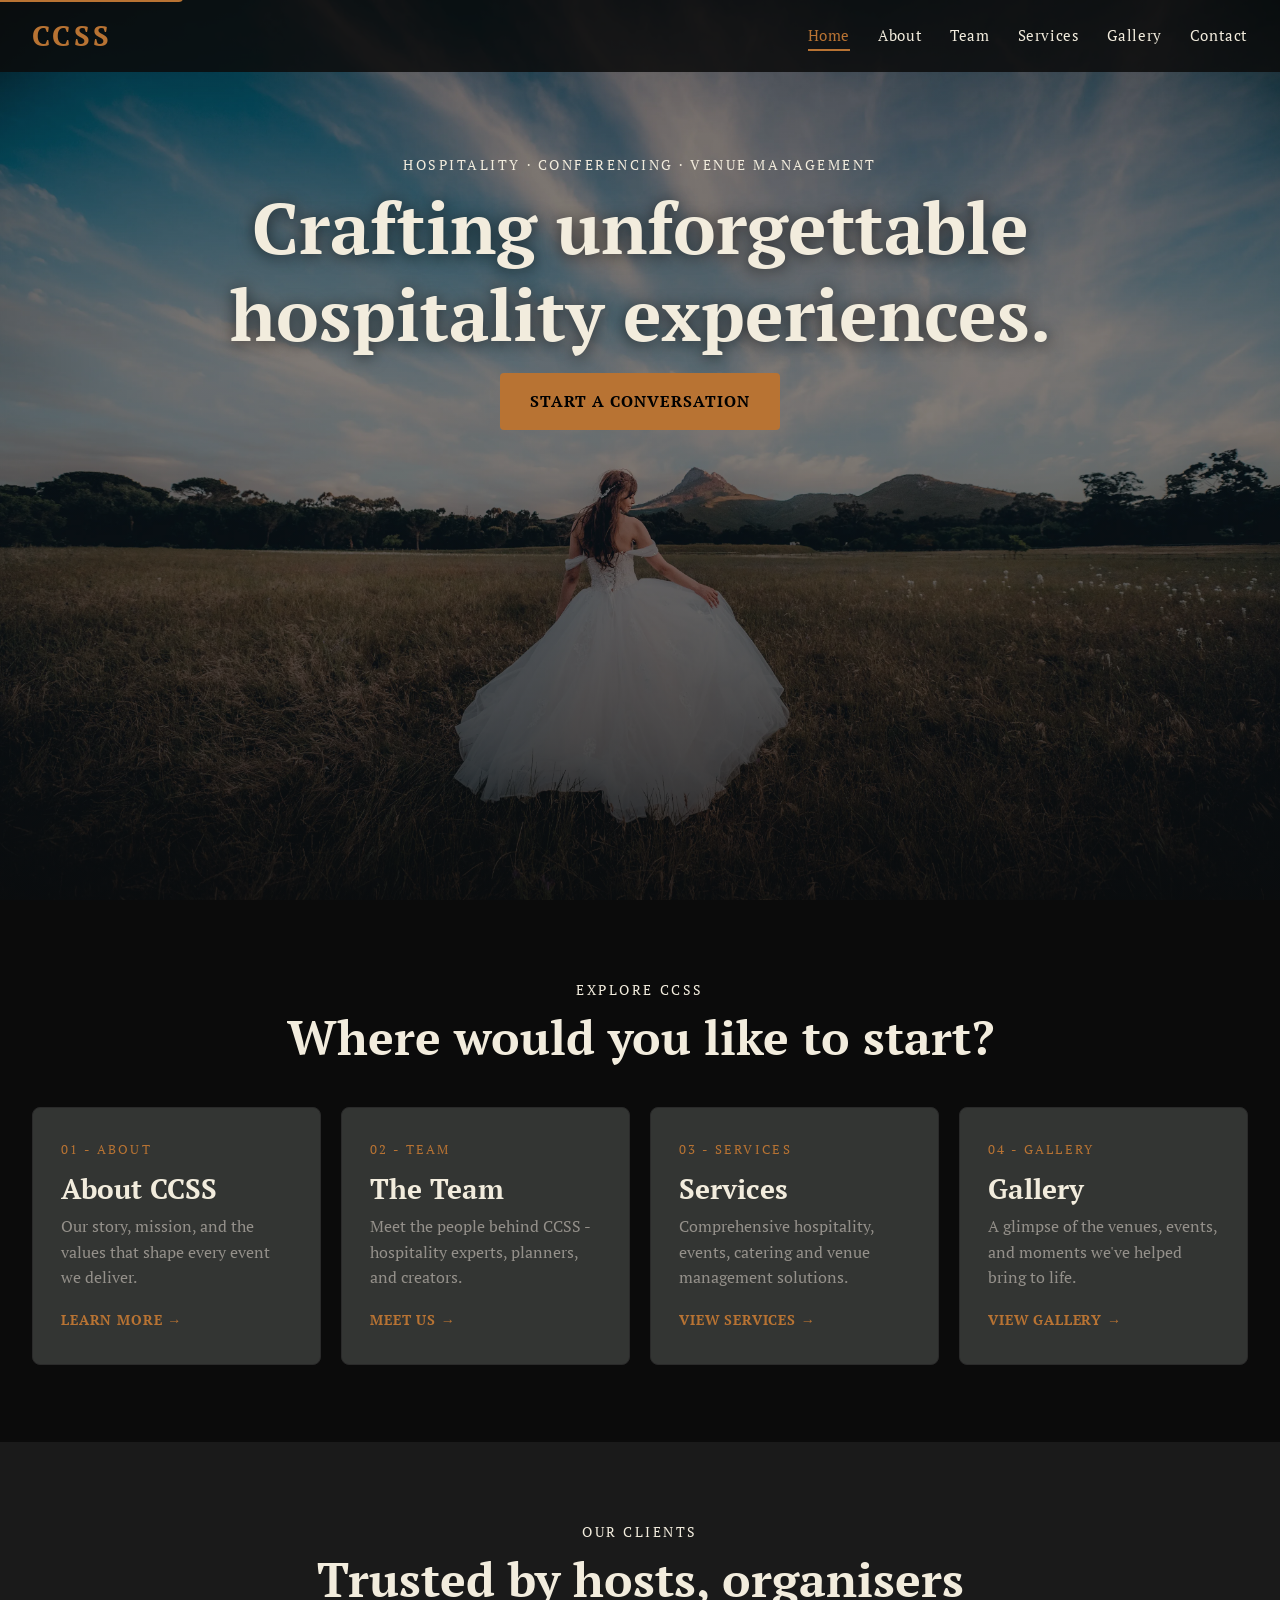
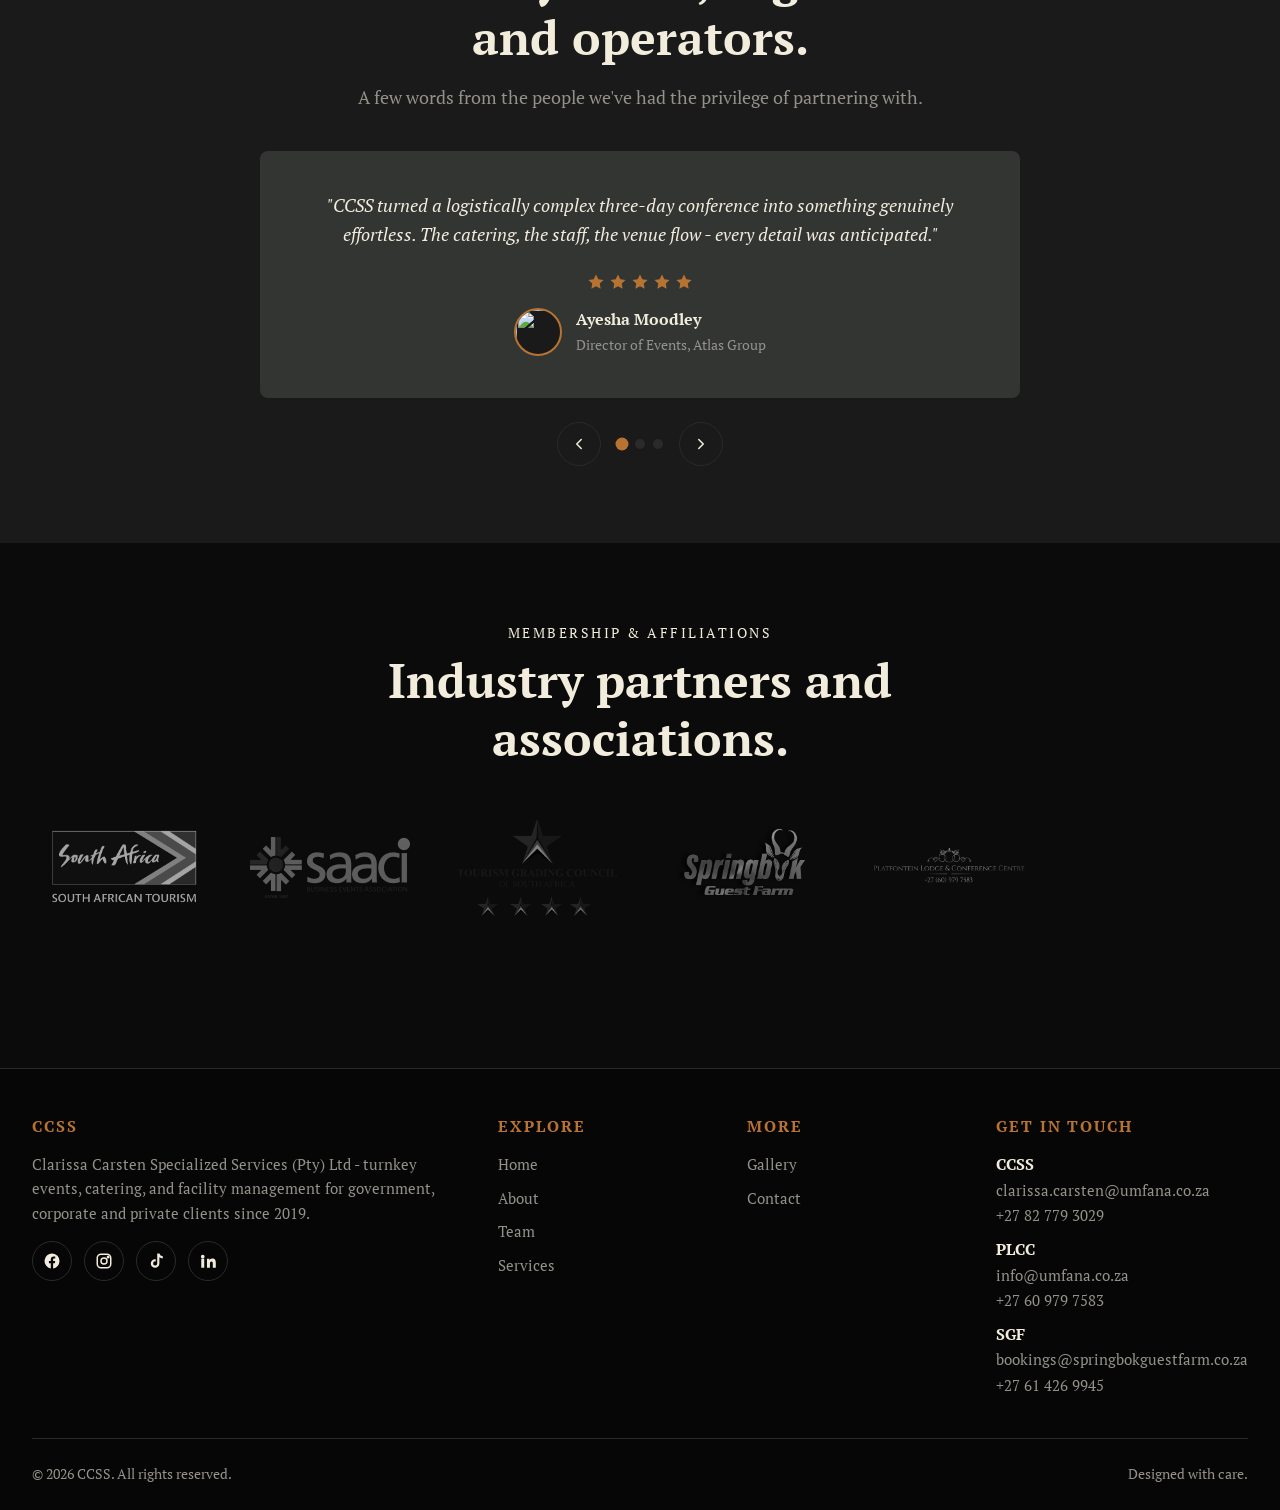
==== index.html @ 41f54f3a "Replace header logo with CCSS text, restyle eyebrow, trim footer locations" ====
﻿<!DOCTYPE html>
<html lang="en">
<head>
  <meta charset="UTF-8">
  <meta name="viewport" content="width=device-width, initial-scale=1">
  <meta name="theme-color" content="#0B0B0B">

  <title>CCSS - Hospitality, Conferencing & Venue Management</title>
  <meta name="description" content="CCSS delivers world-class hospitality management, conferencing, events, catering and venue operations. Discover our services and trusted partnerships.">
  <meta name="keywords" content="CCSS, hospitality management, conferencing, events, catering, venue operations, business tourism">

  <!-- Canonical -->
  <link rel="canonical" href="https://www.ccss.co.za/">

  <!-- Open Graph -->
  <meta property="og:type" content="website">
  <meta property="og:title" content="CCSS - Hospitality, Conferencing & Venue Management">
  <meta property="og:description" content="World-class hospitality management, conferencing, events, catering and venue operations.">
  <meta property="og:url" content="https://www.ccss.co.za/">
  <meta property="og:image" content="https://www.ccss.co.za/images/og-image.jpg">

  <!-- Twitter Card -->
  <meta name="twitter:card" content="summary_large_image">
  <meta name="twitter:title" content="CCSS - Hospitality, Conferencing & Venue Management">
  <meta name="twitter:description" content="World-class hospitality management, conferencing, events, catering and venue operations.">
  <meta name="twitter:image" content="https://www.ccss.co.za/images/og-image.jpg">

  <!-- Fonts -->
  <link rel="preconnect" href="https://fonts.googleapis.com">
  <link rel="preconnect" href="https://fonts.gstatic.com" crossorigin>
  <link rel="stylesheet" href="https://fonts.googleapis.com/css2?family=PT+Serif:wght@400;700&display=swap">

  <!-- Preload home hero image for faster LCP -->
  <link rel="preload" as="image" href="images/hero/home-hero-wedding-bride-dress-outdoor.webp">

  <!-- Styles -->
  <link rel="stylesheet" href="css/styles.css">

  <!-- JSON-LD: LocalBusiness schema (home page only) -->
  <script type="application/ld+json">
  {
    "@context": "https://schema.org",
    "@type": "LocalBusiness",
    "name": "Clarissa Carsten Specialized Services",
    "alternateName": "CCSS",
    "description": "Turnkey events management, catering and facility operations for government, corporate and private clients. Established 2019.",
    "url": "https://www.ccss.co.za/",
    "telephone": "+27 82 779 3029",
    "email": "clarissa.carsten@umfana.co.za",
    "foundingDate": "2019",
    "founder": {
      "@type": "Person",
      "name": "Clarissa Carsten"
    },
    "address": {
      "@type": "PostalAddress",
      "streetAddress": "Springbok Guest Farm, R355 Airport Road",
      "addressRegion": "Northern Cape",
      "addressCountry": "ZA"
    },
    "geo": {
      "@type": "GeoCoordinates",
      "latitude": "-29.708972",
      "longitude": "17.962917"
    },
    "openingHours": "Mo-Fr 08:00-17:00",
    "image": "https://www.ccss.co.za/images/og-image.jpg",
    "sameAs": [
      "https://www.facebook.com/groups/www.namakwaguestfarm.co.za",
      "https://www.instagram.com/clarissacarsten/",
      "https://www.tiktok.com/@clarissacarsten",
      "https://www.linkedin.com/in/clarissa-carsten-a8799a21/"
    ]
  }
  </script>

  <!-- Google Analytics 4 - replace G-XXXXXXXXXX with your real measurement ID -->
  <script async src="https://www.googletagmanager.com/gtag/js?id=G-XXXXXXXXXX"></script>
  <script>
    window.dataLayer = window.dataLayer || [];
    function gtag(){dataLayer.push(arguments);}
    gtag('js', new Date());
    gtag('config', 'G-XXXXXXXXXX');
  </script>

  <!-- Site scripts (deferred so DOM is ready when they run) -->
  <script defer src="js/main.js"></script>
  <script defer src="js/carousel.js"></script>
</head>
<body>

  <a class="skip-link" href="#main">Skip to main content</a>

  <!-- ====================== NAVBAR ====================== -->
  <header class="navbar" role="banner">
    <div class="container navbar__inner">
      <a href="index.html" class="navbar__brand" aria-label="CCSS home">
        <span class="navbar__brand-text">CCSS</span>
      </a>

      <nav aria-label="Primary">
        <ul class="navbar__links">
          <li><a href="index.html"    data-nav-link>Home</a></li>
          <li><a href="about.html"    data-nav-link>About</a></li>
          <li><a href="team.html"     data-nav-link>Team</a></li>
          <li><a href="services.html" data-nav-link>Services</a></li>
          <li><a href="gallery.html"  data-nav-link>Gallery</a></li>
          <li><a href="contact.html"  data-nav-link>Contact</a></li>
        </ul>
      </nav>

      <button class="navbar__toggle" type="button"
              aria-label="Open menu" aria-expanded="false"
              aria-controls="mobile-nav">
        <span></span><span></span><span></span>
      </button>
    </div>

    <!-- Mobile dropdown panel -->
    <div class="navbar__panel" id="mobile-nav">
      <ul>
        <li><a href="index.html"    data-nav-link>Home</a></li>
        <li><a href="about.html"    data-nav-link>About</a></li>
        <li><a href="team.html"     data-nav-link>Team</a></li>
        <li><a href="services.html" data-nav-link>Services</a></li>
        <li><a href="gallery.html"  data-nav-link>Gallery</a></li>
        <li><a href="contact.html"  data-nav-link>Contact</a></li>
      </ul>
    </div>
  </header>

  <main id="main">

    <!-- ====================== HERO ====================== -->
    <section class="hero" style="background-image: url('images/hero/home-hero-wedding-bride-dress-outdoor.webp');">
      <div class="hero__content">
        <p class="eyebrow">Hospitality · Conferencing · Venue Management</p>
        <h1 class="hero__title">Crafting unforgettable hospitality experiences.</h1>
        <a href="contact.html" class="btn">Start a conversation</a>
      </div>
    </section>

    <!-- ====================== HOME NAV CARDS ====================== -->
    <section class="section">
      <div class="container">
        <div class="section__header fade-in">
          <p class="eyebrow">Explore CCSS</p>
          <h2>Where would you like to start?</h2>
        </div>

        <div class="home-nav-cards">
          <a class="nav-card fade-in" href="about.html">
            <span class="nav-card__label">01 - About</span>
            <h3>About CCSS</h3>
            <p>Our story, mission, and the values that shape every event we deliver.</p>
            <span class="nav-card__cta">Learn more →</span>
          </a>

          <a class="nav-card fade-in" href="team.html">
            <span class="nav-card__label">02 - Team</span>
            <h3>The Team</h3>
            <p>Meet the people behind CCSS - hospitality experts, planners, and creators.</p>
            <span class="nav-card__cta">Meet us →</span>
          </a>

          <a class="nav-card fade-in" href="services.html">
            <span class="nav-card__label">03 - Services</span>
            <h3>Services</h3>
            <p>Comprehensive hospitality, events, catering and venue management solutions.</p>
            <span class="nav-card__cta">View services →</span>
          </a>

          <a class="nav-card fade-in" href="gallery.html">
            <span class="nav-card__label">04 - Gallery</span>
            <h3>Gallery</h3>
            <p>A glimpse of the venues, events, and moments we've helped bring to life.</p>
            <span class="nav-card__cta">View gallery →</span>
          </a>
        </div>
      </div>
    </section>

    <!-- ====================== TESTIMONIAL CAROUSEL ====================== -->
    <section class="section section--alt">
      <div class="container">
        <div class="section__header fade-in">
          <p class="eyebrow">Our Clients</p>
          <h2>Trusted by hosts, organisers and operators.</h2>
          <p class="lede">A few words from the people we've had the privilege of partnering with.</p>
        </div>

        <div class="carousel fade-in" data-carousel tabindex="0" aria-roledescription="carousel" aria-label="Client testimonials">
          <div class="carousel__viewport">
            <div class="carousel__track">

              <!-- Slide 1 -->
              <article class="carousel__slide" aria-roledescription="slide" aria-label="Testimonial 1 of 3">
                <p class="carousel__quote">"CCSS turned a logistically complex three-day conference into something genuinely effortless. The catering, the staff, the venue flow - every detail was anticipated."</p>
                <div class="carousel__rating" aria-label="Rated 5 out of 5 stars">
                  <!-- 5 stars -->
                  <svg viewBox="0 0 24 24" fill="currentColor" aria-hidden="true"><path d="M12 2l3.09 6.26L22 9.27l-5 4.87 1.18 6.86L12 17.77l-6.18 3.23L7 14.14 2 9.27l6.91-1.01L12 2z"/></svg>
                  <svg viewBox="0 0 24 24" fill="currentColor" aria-hidden="true"><path d="M12 2l3.09 6.26L22 9.27l-5 4.87 1.18 6.86L12 17.77l-6.18 3.23L7 14.14 2 9.27l6.91-1.01L12 2z"/></svg>
                  <svg viewBox="0 0 24 24" fill="currentColor" aria-hidden="true"><path d="M12 2l3.09 6.26L22 9.27l-5 4.87 1.18 6.86L12 17.77l-6.18 3.23L7 14.14 2 9.27l6.91-1.01L12 2z"/></svg>
                  <svg viewBox="0 0 24 24" fill="currentColor" aria-hidden="true"><path d="M12 2l3.09 6.26L22 9.27l-5 4.87 1.18 6.86L12 17.77l-6.18 3.23L7 14.14 2 9.27l6.91-1.01L12 2z"/></svg>
                  <svg viewBox="0 0 24 24" fill="currentColor" aria-hidden="true"><path d="M12 2l3.09 6.26L22 9.27l-5 4.87 1.18 6.86L12 17.77l-6.18 3.23L7 14.14 2 9.27l6.91-1.01L12 2z"/></svg>
                </div>
                <div class="carousel__author">
                  <img class="carousel__avatar" src="https://placehold.co/96x96/333533/F2ECDD?text=AM" alt="">
                  <div class="carousel__author-meta">
                    <strong>Ayesha Moodley</strong>
                    <span>Director of Events, Atlas Group</span>
                  </div>
                </div>
              </article>

              <!-- Slide 2 -->
              <article class="carousel__slide" aria-roledescription="slide" aria-label="Testimonial 2 of 3">
                <p class="carousel__quote">"The CCSS team understands hospitality at a level you rarely see. Our annual gala has never run more smoothly - or felt more considered."</p>
                <div class="carousel__rating" aria-label="Rated 5 out of 5 stars">
                  <svg viewBox="0 0 24 24" fill="currentColor" aria-hidden="true"><path d="M12 2l3.09 6.26L22 9.27l-5 4.87 1.18 6.86L12 17.77l-6.18 3.23L7 14.14 2 9.27l6.91-1.01L12 2z"/></svg>
                  <svg viewBox="0 0 24 24" fill="currentColor" aria-hidden="true"><path d="M12 2l3.09 6.26L22 9.27l-5 4.87 1.18 6.86L12 17.77l-6.18 3.23L7 14.14 2 9.27l6.91-1.01L12 2z"/></svg>
                  <svg viewBox="0 0 24 24" fill="currentColor" aria-hidden="true"><path d="M12 2l3.09 6.26L22 9.27l-5 4.87 1.18 6.86L12 17.77l-6.18 3.23L7 14.14 2 9.27l6.91-1.01L12 2z"/></svg>
                  <svg viewBox="0 0 24 24" fill="currentColor" aria-hidden="true"><path d="M12 2l3.09 6.26L22 9.27l-5 4.87 1.18 6.86L12 17.77l-6.18 3.23L7 14.14 2 9.27l6.91-1.01L12 2z"/></svg>
                  <svg viewBox="0 0 24 24" fill="currentColor" aria-hidden="true"><path d="M12 2l3.09 6.26L22 9.27l-5 4.87 1.18 6.86L12 17.77l-6.18 3.23L7 14.14 2 9.27l6.91-1.01L12 2z"/></svg>
                </div>
                <div class="carousel__author">
                  <img class="carousel__avatar" src="https://placehold.co/96x96/333533/F2ECDD?text=DK" alt="">
                  <div class="carousel__author-meta">
                    <strong>David Khumalo</strong>
                    <span>Head of Hospitality, Vega Holdings</span>
                  </div>
                </div>
              </article>

              <!-- Slide 3 -->
              <article class="carousel__slide" aria-roledescription="slide" aria-label="Testimonial 3 of 3">
                <p class="carousel__quote">"Hands down the most professional venue partner we've worked with. Genuine warmth, sharp execution, and a real eye for the small things."</p>
                <div class="carousel__rating" aria-label="Rated 5 out of 5 stars">
                  <svg viewBox="0 0 24 24" fill="currentColor" aria-hidden="true"><path d="M12 2l3.09 6.26L22 9.27l-5 4.87 1.18 6.86L12 17.77l-6.18 3.23L7 14.14 2 9.27l6.91-1.01L12 2z"/></svg>
                  <svg viewBox="0 0 24 24" fill="currentColor" aria-hidden="true"><path d="M12 2l3.09 6.26L22 9.27l-5 4.87 1.18 6.86L12 17.77l-6.18 3.23L7 14.14 2 9.27l6.91-1.01L12 2z"/></svg>
                  <svg viewBox="0 0 24 24" fill="currentColor" aria-hidden="true"><path d="M12 2l3.09 6.26L22 9.27l-5 4.87 1.18 6.86L12 17.77l-6.18 3.23L7 14.14 2 9.27l6.91-1.01L12 2z"/></svg>
                  <svg viewBox="0 0 24 24" fill="currentColor" aria-hidden="true"><path d="M12 2l3.09 6.26L22 9.27l-5 4.87 1.18 6.86L12 17.77l-6.18 3.23L7 14.14 2 9.27l6.91-1.01L12 2z"/></svg>
                  <svg viewBox="0 0 24 24" fill="currentColor" aria-hidden="true"><path d="M12 2l3.09 6.26L22 9.27l-5 4.87 1.18 6.86L12 17.77l-6.18 3.23L7 14.14 2 9.27l6.91-1.01L12 2z"/></svg>
                </div>
                <div class="carousel__author">
                  <img class="carousel__avatar" src="https://placehold.co/96x96/333533/F2ECDD?text=NS" alt="">
                  <div class="carousel__author-meta">
                    <strong>Nadia Sithole</strong>
                    <span>CEO, Lumen Conferences</span>
                  </div>
                </div>
              </article>

            </div>
          </div>

          <div class="carousel__controls">
            <button class="carousel__btn carousel__btn--prev" type="button" aria-label="Previous testimonial">
              <svg width="18" height="18" viewBox="0 0 24 24" fill="none" stroke="currentColor" stroke-width="2" stroke-linecap="round" stroke-linejoin="round" aria-hidden="true"><polyline points="15 18 9 12 15 6"/></svg>
            </button>
            <div class="carousel__dots" aria-hidden="true"></div>
            <button class="carousel__btn carousel__btn--next" type="button" aria-label="Next testimonial">
              <svg width="18" height="18" viewBox="0 0 24 24" fill="none" stroke="currentColor" stroke-width="2" stroke-linecap="round" stroke-linejoin="round" aria-hidden="true"><polyline points="9 18 15 12 9 6"/></svg>
            </button>
          </div>
        </div>
      </div>
    </section>

    <!-- ====================== MEMBERSHIP & AFFILIATIONS ====================== -->
    <section class="section">
      <div class="container">
        <div class="section__header fade-in">
          <p class="eyebrow">Membership &amp; Affiliations</p>
          <h2>Industry partners and associations.</h2>
        </div>

        <div class="logos fade-in">
          <img src="images/logos/south-african-tourism-logo.webp" alt="South African Tourism">
          <img src="images/logos/southern-african-association-for-the-conference-industry-logo.webp" alt="Southern African Association for the Conference Industry (SAACI)">
          <img src="images/logos/tourism-grading-south-africa-logo.webp" alt="Tourism Grading Council of South Africa">
          <img src="images/logos/springbok-guest-farm-logo.webp" alt="Springbok Guest Farm">
          <img src="images/logos/platfontein-lodge-and-conference-centre-logo.webp" alt="Platfontein Lodge & Conference Centre">
        </div>
      </div>
    </section>

  </main>

  <!-- ====================== FOOTER ====================== -->
  <footer class="footer" role="contentinfo">
    <div class="container">
      <div class="footer__grid">
        <div class="footer__brand">
          <h4>CCSS</h4>
          <p>Clarissa Carsten Specialized Services (Pty) Ltd - turnkey events, catering, and facility management for government, corporate and private clients since 2019.</p>
          <div class="footer__social">
            <a href="https://www.facebook.com/groups/www.namakwaguestfarm.co.za" aria-label="Facebook" target="_blank" rel="noopener noreferrer">
              <svg viewBox="0 0 24 24" fill="currentColor" aria-hidden="true"><path d="M22 12a10 10 0 1 0-11.6 9.87v-6.99H7.9V12h2.5V9.8c0-2.47 1.47-3.84 3.72-3.84 1.08 0 2.21.19 2.21.19v2.43h-1.25c-1.23 0-1.61.76-1.61 1.55V12h2.74l-.44 2.88h-2.3v6.99A10 10 0 0 0 22 12z"/></svg>
            </a>
            <a href="https://www.instagram.com/clarissacarsten/" aria-label="Instagram" target="_blank" rel="noopener noreferrer">
              <svg viewBox="0 0 24 24" fill="none" stroke="currentColor" stroke-width="2" aria-hidden="true"><rect x="3" y="3" width="18" height="18" rx="5"/><circle cx="12" cy="12" r="4"/><circle cx="17.5" cy="6.5" r="1" fill="currentColor"/></svg>
            </a>
            <a href="https://www.tiktok.com/@clarissacarsten" aria-label="TikTok" target="_blank" rel="noopener noreferrer">
              <svg viewBox="0 0 24 24" fill="currentColor" aria-hidden="true"><path d="M21 8.5a7.5 7.5 0 0 1-4.5-1.5v8.25a5.75 5.75 0 1 1-5.75-5.75c.32 0 .63.03.94.08v3a2.75 2.75 0 1 0 1.94 2.62V2h2.93a4.57 4.57 0 0 0 4.44 3.5V8.5z"/></svg>
            </a>
            <a href="https://www.linkedin.com/in/clarissa-carsten-a8799a21/" aria-label="LinkedIn" target="_blank" rel="noopener noreferrer">
              <svg viewBox="0 0 24 24" fill="currentColor" aria-hidden="true"><path d="M4.98 3.5a2.5 2.5 0 1 1 0 5 2.5 2.5 0 0 1 0-5zM3 9h4v12H3V9zm7 0h3.8v1.7h.06c.53-.95 1.83-1.95 3.77-1.95 4.04 0 4.78 2.66 4.78 6.12V21h-4v-5.32c0-1.27-.02-2.9-1.77-2.9-1.77 0-2.04 1.38-2.04 2.81V21h-4V9z"/></svg>
            </a>
          </div>
        </div>

        <div>
          <h4>Explore</h4>
          <ul>
            <li><a href="index.html">Home</a></li>
            <li><a href="about.html">About</a></li>
            <li><a href="team.html">Team</a></li>
            <li><a href="services.html">Services</a></li>
          </ul>
        </div>

        <div>
          <h4>More</h4>
          <ul>
            <li><a href="gallery.html">Gallery</a></li>
            <li><a href="contact.html">Contact</a></li>
          </ul>
        </div>

        <div>
          <h4>Get in touch</h4>
          <ul>
            <li>
              <strong>CCSS</strong><br>
              <a href="mailto:clarissa.carsten@umfana.co.za">clarissa.carsten@umfana.co.za</a><br>
              <a href="tel:+27827793029">+27 82 779 3029</a>
            </li>
            <li>
              <strong>PLCC</strong><br>
              <a href="mailto:info@umfana.co.za">info@umfana.co.za</a><br>
              <a href="tel:+27609797583">+27 60 979 7583</a>
            </li>
            <li>
              <strong>SGF</strong><br>
              <a href="mailto:bookings@springbokguestfarm.co.za">bookings@springbokguestfarm.co.za</a><br>
              <a href="tel:+27614269945">+27 61 426 9945</a>
            </li>
          </ul>
        </div>
      </div>

      <div class="footer__bottom">
        <span>&copy; <span data-current-year>2026</span> CCSS. All rights reserved.</span>
        <span>Designed with care.</span>
      </div>
    </div>
  </footer>

</body>
</html>
---- css/styles.css ----
/* =========================================================================
   CCSS WEBSITE — STYLES
   Vanilla CSS, mobile-first. Sections in this file:

   1.  CSS custom properties (:root)
   2.  Reset / base styles
   3.  Typography
   4.  Layout utilities (containers, grids)
   5.  Navbar
   6.  Footer
   7.  Components (buttons, cards, forms, lightbox, carousel)
   8.  Page-specific styles
   9.  Animations / @keyframes
   10. Media queries (mobile → desktop)
   ========================================================================= */


/* =========================================================================
   1. CSS CUSTOM PROPERTIES
   ========================================================================= */
:root {
  /* Colours */
  --color-bg:           #0B0B0B;
  --color-bg-alt:       #1A1A1A;
  --color-surface:      #333533;
  --color-accent:       #B87333;
  --color-accent-hover: #D08A47;
  --color-text:         #F2ECDD;
  --color-text-muted:   #94908A;
  --color-border:       #2A2A2A;

  /* Typography */
  --font-serif: "PT Serif", Georgia, "Times New Roman", serif;

  /* Sizing */
  --container-max: 1280px;
  --container-pad: 1.25rem;
  --radius-sm: 4px;
  --radius-md: 8px;
  --radius-lg: 16px;

  /* Motion */
  --ease: cubic-bezier(0.22, 0.61, 0.36, 1);
  --speed-fast: 180ms;
  --speed: 320ms;
  --speed-slow: 600ms;

  /* Layout */
  --navbar-height: 72px;
}


/* =========================================================================
   2. RESET / BASE
   ========================================================================= */
*,
*::before,
*::after {
  box-sizing: border-box;
}

html {
  scroll-behavior: smooth;
  -webkit-text-size-adjust: 100%;
}

body {
  margin: 0;
  background-color: var(--color-bg);
  color: var(--color-text);
  font-family: var(--font-serif);
  font-size: 1rem;
  line-height: 1.6;
  -webkit-font-smoothing: antialiased;
  -moz-osx-font-smoothing: grayscale;
}

img,
picture,
video,
svg {
  max-width: 100%;
  height: auto;
  display: block;
}

a {
  color: var(--color-accent);
  text-decoration: none;
  transition: color var(--speed-fast) var(--ease);
}

a:hover,
a:focus-visible {
  color: var(--color-accent-hover);
}

button {
  font-family: inherit;
  cursor: pointer;
}

input,
textarea,
select {
  font-family: inherit;
  font-size: 1rem;
}

:focus-visible {
  outline: 2px solid var(--color-accent);
  outline-offset: 3px;
}

/* Skip link — keyboard accessibility */
.skip-link {
  position: absolute;
  top: -40px;
  left: 0;
  background: var(--color-accent);
  color: #000;
  padding: 0.5rem 1rem;
  z-index: 1000;
  border-radius: 0 0 var(--radius-sm) 0;
}

.skip-link:focus {
  top: 0;
}


/* =========================================================================
   3. TYPOGRAPHY
   ========================================================================= */
h1, h2, h3, h4, h5, h6 {
  font-family: var(--font-serif);
  font-weight: 700;
  line-height: 1.2;
  margin: 0 0 1rem;
  color: var(--color-text);
}

h1 { font-size: clamp(2.25rem, 5vw + 1rem, 4.5rem); }
h2 { font-size: clamp(1.75rem, 3vw + 0.75rem, 3rem); }
h3 { font-size: clamp(1.25rem, 1.5vw + 0.75rem, 1.75rem); }
h4 { font-size: 1.25rem; }

p {
  margin: 0 0 1rem;
  color: var(--color-text);
}

.lede {
  font-size: 1.125rem;
  color: var(--color-text-muted);
}

.eyebrow {
  display: inline-block;
  font-size: 0.875rem;
  letter-spacing: 0.18em;
  text-transform: uppercase;
  color: var(--color-text);
  margin-bottom: 0.5rem;
}


/* =========================================================================
   4. LAYOUT UTILITIES
   ========================================================================= */
.container {
  width: 100%;
  max-width: var(--container-max);
  margin-inline: auto;
  padding-inline: var(--container-pad);
}

.section {
  padding-block: clamp(3rem, 6vw, 6rem);
}

.section--alt {
  background-color: var(--color-bg-alt);
}

.section__header {
  max-width: 720px;
  margin: 0 auto 2.5rem;
  text-align: center;
}

.grid {
  display: grid;
  gap: 1.5rem;
}

.grid--2 { grid-template-columns: 1fr; }
.grid--3 { grid-template-columns: 1fr; }
.grid--4 { grid-template-columns: 1fr; }


/* =========================================================================
   5. NAVBAR
   ========================================================================= */
.navbar {
  position: sticky;
  top: 0;
  z-index: 100;
  width: 100%;
  height: var(--navbar-height);
  background-color: rgba(11, 11, 11, 0.85);
  border-bottom: 1px solid transparent;
  transition: background-color var(--speed) var(--ease),
              backdrop-filter var(--speed) var(--ease),
              border-color var(--speed) var(--ease);
}

.navbar.is-scrolled {
  background-color: rgba(11, 11, 11, 0.7);
  backdrop-filter: blur(10px);
  -webkit-backdrop-filter: blur(10px);
  border-bottom-color: var(--color-border);
}

.navbar__inner {
  display: flex;
  align-items: center;
  justify-content: space-between;
  height: 100%;
}

.navbar__brand {
  display: inline-flex;
  align-items: center;
  font-size: 1.75rem;
  font-weight: 700;
  letter-spacing: 0.12em;
  color: var(--color-accent);
  text-decoration: none;
  transition: color var(--speed) var(--ease);
}

.navbar__brand-text {
  line-height: 1;
}

.navbar__brand:hover {
  color: var(--color-accent-hover);
}

.navbar__links {
  display: none;
  gap: 1.75rem;
  list-style: none;
  margin: 0;
  padding: 0;
}

.navbar__links a {
  color: var(--color-text);
  font-size: 0.95rem;
  letter-spacing: 0.04em;
  position: relative;
  padding: 0.25rem 0;
}

.navbar__links a::after {
  content: "";
  position: absolute;
  left: 0;
  bottom: -2px;
  width: 100%;
  height: 2px;
  background-color: var(--color-accent);
  transform: scaleX(0);
  transform-origin: left;
  transition: transform var(--speed) var(--ease);
}

.navbar__links a:hover::after,
.navbar__links a.is-active::after {
  transform: scaleX(1);
}

.navbar__links a.is-active {
  color: var(--color-accent);
}

/* Hamburger toggle (mobile) */
.navbar__toggle {
  display: inline-flex;
  flex-direction: column;
  justify-content: center;
  align-items: center;
  width: 44px;
  height: 44px;
  background: none;
  border: 0;
  padding: 0;
  gap: 6px;
}

.navbar__toggle span {
  display: block;
  width: 24px;
  height: 2px;
  background-color: var(--color-text);
  transition: transform var(--speed) var(--ease),
              opacity var(--speed) var(--ease);
}

.navbar__toggle.is-open span:nth-child(1) {
  transform: translateY(8px) rotate(45deg);
}
.navbar__toggle.is-open span:nth-child(2) {
  opacity: 0;
}
.navbar__toggle.is-open span:nth-child(3) {
  transform: translateY(-8px) rotate(-45deg);
}

/* Mobile dropdown panel */
.navbar__panel {
  position: absolute;
  top: var(--navbar-height);
  left: 0;
  right: 0;
  background-color: var(--color-bg);
  border-bottom: 1px solid var(--color-border);
  max-height: 0;
  overflow: hidden;
  transition: max-height var(--speed) var(--ease);
}

.navbar__panel.is-open {
  max-height: 500px;
}

.navbar__panel ul {
  list-style: none;
  margin: 0;
  padding: 1rem var(--container-pad) 1.25rem;
}

.navbar__panel li + li {
  border-top: 1px solid var(--color-border);
}

.navbar__panel a {
  display: block;
  padding: 0.85rem 0;
  color: var(--color-text);
  font-size: 1rem;
}

.navbar__panel a.is-active {
  color: var(--color-accent);
}


/* =========================================================================
   6. FOOTER
   ========================================================================= */
.footer {
  background-color: #060606;
  border-top: 1px solid var(--color-border);
  padding-block: 3rem 1.5rem;
  margin-top: 4rem;
}

.footer__grid {
  display: grid;
  gap: 2rem;
  grid-template-columns: 1fr;
  margin-bottom: 2rem;
}

.footer h4 {
  color: var(--color-accent);
  font-size: 1rem;
  letter-spacing: 0.12em;
  text-transform: uppercase;
  margin-bottom: 1rem;
}

.footer ul {
  list-style: none;
  margin: 0;
  padding: 0;
}

.footer ul li {
  margin-bottom: 0.5rem;
}

.footer ul a {
  color: var(--color-text-muted);
  font-size: 0.95rem;
}

.footer ul a:hover {
  color: var(--color-accent);
}

.footer__brand p {
  color: var(--color-text-muted);
  font-size: 0.95rem;
}

.footer__social {
  display: flex;
  gap: 0.75rem;
  margin-top: 1rem;
}

.footer__social a {
  display: inline-flex;
  align-items: center;
  justify-content: center;
  width: 40px;
  height: 40px;
  border: 1px solid var(--color-border);
  border-radius: 50%;
  color: var(--color-text);
  transition: all var(--speed-fast) var(--ease);
}

.footer__social a:hover {
  background-color: var(--color-accent);
  border-color: var(--color-accent);
  color: #000;
  transform: translateY(-2px);
}

.footer__social svg {
  width: 18px;
  height: 18px;
}

.footer__bottom {
  border-top: 1px solid var(--color-border);
  padding-top: 1.5rem;
  display: flex;
  flex-wrap: wrap;
  justify-content: space-between;
  gap: 0.5rem;
  color: var(--color-text-muted);
  font-size: 0.875rem;
}


/* =========================================================================
   7. COMPONENTS
   ========================================================================= */

/* --- Buttons --- */
.btn {
  display: inline-flex;
  align-items: center;
  justify-content: center;
  padding: 0.85rem 1.75rem;
  font-size: 1rem;
  font-weight: 700;
  letter-spacing: 0.06em;
  text-transform: uppercase;
  background-color: var(--color-accent);
  color: #000;
  border: 2px solid var(--color-accent);
  border-radius: var(--radius-sm);
  transition: background-color var(--speed-fast) var(--ease),
              border-color var(--speed-fast) var(--ease),
              transform var(--speed-fast) var(--ease),
              color var(--speed-fast) var(--ease);
}

.btn:hover,
.btn:focus-visible {
  background-color: var(--color-accent-hover);
  border-color: var(--color-accent-hover);
  color: #000;
  transform: translateY(-2px);
}

.btn--ghost {
  background-color: transparent;
  color: var(--color-accent);
}

.btn--ghost:hover,
.btn--ghost:focus-visible {
  background-color: var(--color-accent);
  color: #000;
}

/* --- Hero (used on every page) --- */
.hero {
  position: relative;
  min-height: 100svh;
  display: flex;
  align-items: center;
  justify-content: center;
  text-align: center;
  background-color: var(--color-bg-alt);
  background-size: cover;
  background-position: center;
  background-repeat: no-repeat;
  margin-top: calc(var(--navbar-height) * -1);
  padding-top: var(--navbar-height);
  overflow: hidden;
}

.hero::after {
  content: "";
  position: absolute;
  inset: 0;
  background: linear-gradient(
    to bottom,
    rgba(11, 11, 11, 0.35) 0%,
    rgba(11, 11, 11, 0.5) 60%,
    rgba(11, 11, 11, 0.8) 100%
  );
  z-index: 1;
}

/* Home hero — top-align the content so the title sits closer to the navbar */
.hero:not(.hero--page) {
  align-items: flex-start;
  padding-top: calc(var(--navbar-height) + 3rem);
}

.hero__content {
  position: relative;
  z-index: 2;
  max-width: 900px;
  padding: 2rem var(--container-pad);
}

.hero__title {
  margin-bottom: 1rem;
  text-shadow: 0 2px 16px rgba(0, 0, 0, 0.6);
}

.hero__subtitle {
  font-size: clamp(1rem, 1vw + 0.875rem, 1.25rem);
  color: var(--color-text);
  margin-bottom: 2rem;
  max-width: 640px;
  margin-inline: auto;
}

/* Page-name hero (subpages) — slightly shorter, page name overlaid */
.hero--page {
  min-height: 60svh;
}

.hero--page .hero__title {
  letter-spacing: 0.04em;
}

/* --- Cards --- */
.card {
  background-color: var(--color-surface);
  border: 1px solid var(--color-border);
  border-radius: var(--radius-md);
  padding: 1.75rem;
  transition: transform var(--speed) var(--ease),
              box-shadow var(--speed) var(--ease),
              border-color var(--speed) var(--ease);
}

.card:hover {
  transform: translateY(-4px);
  box-shadow: 0 18px 40px -20px rgba(0, 0, 0, 0.7);
  border-color: var(--color-accent);
}

.card h3 {
  margin-bottom: 0.5rem;
}

.card p {
  color: var(--color-text-muted);
  margin-bottom: 0;
}

/* --- Nav cards (Home page, links to other pages) --- */
.nav-card {
  display: block;
  padding: 2rem 1.75rem;
  background-color: var(--color-surface);
  border: 1px solid var(--color-border);
  border-radius: var(--radius-md);
  color: var(--color-text);
  text-align: left;
  transition: transform var(--speed) var(--ease),
              box-shadow var(--speed) var(--ease),
              border-color var(--speed) var(--ease);
}

.nav-card:hover {
  transform: translateY(-6px);
  border-color: var(--color-accent);
  color: var(--color-text);
  box-shadow: 0 18px 40px -20px rgba(0, 0, 0, 0.7);
}

.nav-card__label {
  display: block;
  font-size: 0.8rem;
  letter-spacing: 0.18em;
  text-transform: uppercase;
  color: var(--color-accent);
  margin-bottom: 0.75rem;
}

.nav-card h3 {
  margin-bottom: 0.5rem;
}

.nav-card p {
  color: var(--color-text-muted);
  margin: 0 0 1rem;
}

.nav-card__cta {
  font-weight: 700;
  color: var(--color-accent);
  letter-spacing: 0.06em;
  text-transform: uppercase;
  font-size: 0.875rem;
}

/* --- Service cards (Services page) --- */
.service-card {
  position: relative;
  display: flex;
  flex-direction: column;
  background-color: var(--color-surface);
  border: 1px solid var(--color-border);
  border-radius: var(--radius-md);
  overflow: hidden;
  text-decoration: none;
  color: var(--color-text);
  transition: transform var(--speed) var(--ease),
              box-shadow var(--speed) var(--ease),
              border-color var(--speed) var(--ease);
}

.service-card:hover {
  transform: translateY(-6px);
  border-color: var(--color-accent);
  color: var(--color-text);
  box-shadow: 0 24px 48px -20px rgba(0, 0, 0, 0.75);
}

.service-card__media {
  position: relative;
  aspect-ratio: 16 / 10;
  background-size: cover;
  background-position: center;
  background-color: var(--color-bg-alt);
}

.service-card__media::after {
  content: "";
  position: absolute;
  inset: 0;
  background: linear-gradient(
    to bottom,
    rgba(0, 0, 0, 0.05) 0%,
    rgba(0, 0, 0, 0.55) 100%
  );
}

.service-card__title {
  position: absolute;
  left: 1.25rem;
  bottom: 1rem;
  z-index: 2;
  margin: 0;
  font-size: 1.5rem;
  text-shadow: 0 2px 12px rgba(0, 0, 0, 0.6);
}

.service-card__body {
  padding: 1.25rem 1.5rem 1.75rem;
}

.service-card__body p {
  color: var(--color-text-muted);
  margin: 0;
}

.service-card--placeholder {
  border-style: dashed;
  border-color: var(--color-accent);
  opacity: 0.85;
}

/* --- Testimonial carousel --- */
.carousel {
  position: relative;
  max-width: 760px;
  margin-inline: auto;
}

.carousel__viewport {
  overflow: hidden;
  border-radius: var(--radius-md);
}

.carousel__track {
  display: flex;
  transition: transform var(--speed-slow) var(--ease);
}

.carousel__slide {
  flex: 0 0 100%;
  padding: 2.5rem 2rem;
  background-color: var(--color-surface);
  text-align: center;
}

.carousel__quote {
  font-size: 1.125rem;
  font-style: italic;
  margin-bottom: 1.5rem;
  color: var(--color-text);
}

.carousel__rating {
  display: flex;
  justify-content: center;
  gap: 0.25rem;
  margin-bottom: 1rem;
  color: var(--color-accent);
}

.carousel__rating svg {
  width: 18px;
  height: 18px;
}

.carousel__author {
  display: flex;
  align-items: center;
  justify-content: center;
  gap: 0.85rem;
}

.carousel__avatar {
  width: 48px;
  height: 48px;
  border-radius: 50%;
  background-color: var(--color-bg-alt);
  border: 2px solid var(--color-accent);
  object-fit: cover;
}

.carousel__author-meta {
  text-align: left;
}

.carousel__author-meta strong {
  display: block;
  font-size: 1rem;
  color: var(--color-text);
}

.carousel__author-meta span {
  font-size: 0.85rem;
  color: var(--color-text-muted);
}

.carousel__controls {
  display: flex;
  justify-content: center;
  align-items: center;
  gap: 1rem;
  margin-top: 1.5rem;
}

.carousel__btn {
  width: 44px;
  height: 44px;
  background-color: transparent;
  border: 1px solid var(--color-border);
  border-radius: 50%;
  color: var(--color-text);
  display: inline-flex;
  align-items: center;
  justify-content: center;
  transition: background-color var(--speed-fast) var(--ease),
              border-color var(--speed-fast) var(--ease);
}

.carousel__btn:hover {
  background-color: var(--color-accent);
  border-color: var(--color-accent);
  color: #000;
}

.carousel__dots {
  display: flex;
  gap: 0.5rem;
}

.carousel__dot {
  width: 10px;
  height: 10px;
  border-radius: 50%;
  border: 0;
  background-color: var(--color-border);
  padding: 0;
  transition: background-color var(--speed-fast) var(--ease),
              transform var(--speed-fast) var(--ease);
}

.carousel__dot.is-active {
  background-color: var(--color-accent);
  transform: scale(1.3);
}

/* --- Logos strip --- */
.logos {
  display: grid;
  grid-template-columns: repeat(2, 1fr);
  gap: 1.5rem;
  align-items: center;
  justify-items: center;
}

.logos img {
  width: 100%;
  max-width: 160px;
  height: auto;
  filter: grayscale(100%) brightness(0.85);
  opacity: 0.75;
  transition: filter var(--speed) var(--ease),
              opacity var(--speed) var(--ease);
}

.logos img:hover {
  filter: grayscale(0%) brightness(1);
  opacity: 1;
}

/* --- Forms --- */
.form {
  display: grid;
  gap: 1.25rem;
}

.form__field label {
  display: block;
  font-size: 0.875rem;
  letter-spacing: 0.08em;
  text-transform: uppercase;
  margin-bottom: 0.5rem;
  color: var(--color-text-muted);
}

.form__field input,
.form__field textarea {
  width: 100%;
  padding: 0.85rem 1rem;
  background-color: var(--color-bg-alt);
  border: 1px solid var(--color-border);
  border-radius: var(--radius-sm);
  color: var(--color-text);
  transition: border-color var(--speed-fast) var(--ease),
              background-color var(--speed-fast) var(--ease);
}

.form__field input:focus,
.form__field textarea:focus {
  border-color: var(--color-accent);
  outline: none;
}

.form__field textarea {
  min-height: 160px;
  resize: vertical;
}

.form__error {
  display: none;
  margin-top: 0.4rem;
  font-size: 0.85rem;
  color: #ff7373;
}

.form__field.is-invalid input,
.form__field.is-invalid textarea {
  border-color: #ff7373;
}

.form__field.is-invalid .form__error {
  display: block;
}

.form__status {
  margin-top: 0.5rem;
  padding: 0.85rem 1rem;
  border-radius: var(--radius-sm);
  font-size: 0.95rem;
  display: none;
}

.form__status.is-success {
  display: block;
  background-color: rgba(76, 175, 80, 0.15);
  color: #9be79b;
  border: 1px solid rgba(76, 175, 80, 0.4);
}

.form__status.is-error {
  display: block;
  background-color: rgba(255, 80, 80, 0.12);
  color: #ff9b9b;
  border: 1px solid rgba(255, 80, 80, 0.4);
}

/* --- Lightbox --- */
.lightbox {
  position: fixed;
  inset: 0;
  background-color: rgba(0, 0, 0, 0.92);
  display: none;
  align-items: center;
  justify-content: center;
  z-index: 1000;
  padding: 1.5rem;
}

.lightbox.is-open {
  display: flex;
}

.lightbox__img {
  max-width: 90vw;
  max-height: 85vh;
  object-fit: contain;
  border-radius: var(--radius-sm);
}

.lightbox__close,
.lightbox__prev,
.lightbox__next {
  position: absolute;
  background: rgba(0, 0, 0, 0.5);
  border: 1px solid rgba(255, 255, 255, 0.2);
  color: var(--color-text);
  width: 48px;
  height: 48px;
  border-radius: 50%;
  display: inline-flex;
  align-items: center;
  justify-content: center;
  font-size: 1.5rem;
  transition: background-color var(--speed-fast) var(--ease),
              border-color var(--speed-fast) var(--ease);
}

.lightbox__close:hover,
.lightbox__prev:hover,
.lightbox__next:hover {
  background-color: var(--color-accent);
  border-color: var(--color-accent);
  color: #000;
}

.lightbox__close { top: 1.25rem; right: 1.25rem; }
.lightbox__prev  { left: 1.25rem; top: 50%; transform: translateY(-50%); }
.lightbox__next  { right: 1.25rem; top: 50%; transform: translateY(-50%); }


/* =========================================================================
   8. PAGE-SPECIFIC STYLES
   ========================================================================= */

/* --- Home: nav cards grid --- */
.home-nav-cards {
  display: grid;
  gap: 1.25rem;
  grid-template-columns: 1fr;
}

/* --- About: story / mission / values blocks --- */
.about-block {
  display: grid;
  gap: 2rem;
  grid-template-columns: 1fr;
  align-items: center;
}

.about-block__image {
  aspect-ratio: 4 / 3;
  background-size: cover;
  background-position: center;
  border-radius: var(--radius-md);
  background-color: var(--color-bg-alt);
}

.values-grid {
  display: grid;
  gap: 1.5rem;
  grid-template-columns: 1fr;
}

/* --- Team: member cards --- */
.team-grid {
  display: grid;
  gap: 1.5rem;
  grid-template-columns: 1fr;
}

.team-card {
  background-color: var(--color-surface);
  border: 1px solid var(--color-border);
  border-radius: var(--radius-md);
  overflow: hidden;
  transition: transform var(--speed) var(--ease),
              border-color var(--speed) var(--ease);
}

.team-card:hover {
  transform: translateY(-4px);
  border-color: var(--color-accent);
}

.team-card__photo {
  aspect-ratio: 4 / 5;
  width: 100%;
  background-size: cover;
  background-position: center;
  background-color: var(--color-bg-alt);
}

.team-card__body {
  padding: 1.25rem 1.5rem 1.5rem;
}

.team-card__name {
  margin-bottom: 0.25rem;
  font-size: 1.25rem;
}

.team-card__role {
  display: block;
  color: var(--color-accent);
  font-size: 0.875rem;
  letter-spacing: 0.1em;
  text-transform: uppercase;
  margin-bottom: 0.75rem;
}

.team-card__bio {
  color: var(--color-text-muted);
  margin: 0;
  font-size: 0.95rem;
}

/* --- Services: 6-card grid --- */
.services-grid {
  display: grid;
  gap: 1.5rem;
  grid-template-columns: 1fr;
}

/* --- Gallery: masonry via CSS columns --- */
.gallery {
  column-count: 1;
  column-gap: 1rem;
}

.gallery__item {
  display: block;
  width: 100%;
  margin: 0 0 1rem;
  border: 0;
  padding: 0;
  background: transparent;
  cursor: zoom-in;
  break-inside: avoid;
  border-radius: var(--radius-sm);
  overflow: hidden;
  transition: transform var(--speed-fast) var(--ease);
}

.gallery__item img {
  width: 100%;
  height: auto;
  display: block;
  transition: transform var(--speed) var(--ease);
}

.gallery__item:hover img {
  transform: scale(1.04);
}

/* --- Contact layout --- */
.contact-grid {
  display: grid;
  gap: 2.5rem;
  grid-template-columns: 1fr;
}

.contact-info {
  background-color: var(--color-surface);
  border: 1px solid var(--color-border);
  border-radius: var(--radius-md);
  padding: 1.75rem;
}

.contact-info dl {
  margin: 0 0 1.5rem;
  display: grid;
  gap: 1rem;
}

.contact-info dt {
  font-size: 0.8rem;
  letter-spacing: 0.18em;
  text-transform: uppercase;
  color: var(--color-accent);
  margin-bottom: 0.25rem;
}

.contact-info dd {
  margin: 0;
  color: var(--color-text);
  font-size: 1rem;
}

.contact-info dd a {
  color: var(--color-text);
}

.contact-info dd a:hover {
  color: var(--color-accent);
}

.contact-social {
  display: flex;
  gap: 0.75rem;
  margin-top: 0.5rem;
}

.contact-social a {
  display: inline-flex;
  align-items: center;
  justify-content: center;
  width: 40px;
  height: 40px;
  border: 1px solid var(--color-border);
  border-radius: 50%;
  color: var(--color-text);
  transition: all var(--speed-fast) var(--ease);
}

.contact-social a:hover {
  background-color: var(--color-accent);
  border-color: var(--color-accent);
  color: #000;
}

.contact-social svg {
  width: 18px;
  height: 18px;
}

.contact-map {
  width: 100%;
  aspect-ratio: 16 / 9;
  border: 0;
  border-radius: var(--radius-md);
  margin-top: 2rem;
}

/* --- 404 page --- */
.page-404 {
  min-height: calc(100svh - var(--navbar-height));
  display: flex;
  align-items: center;
  justify-content: center;
  padding: 2rem var(--container-pad);
  text-align: center;
}

.page-404 h1 {
  font-size: clamp(4rem, 12vw, 9rem);
  color: var(--color-accent);
  margin-bottom: 0.5rem;
}


/* =========================================================================
   9. ANIMATIONS / @KEYFRAMES
   ========================================================================= */

/* Scroll-triggered fade-in (set on elements with .fade-in,
   activated when JS adds .is-visible) */
.fade-in {
  opacity: 0;
  transform: translateY(24px);
  transition: opacity var(--speed-slow) var(--ease),
              transform var(--speed-slow) var(--ease);
  will-change: opacity, transform;
}

.fade-in.is-visible {
  opacity: 1;
  transform: translateY(0);
}

@keyframes fade-in {
  from { opacity: 0; transform: translateY(12px); }
  to   { opacity: 1; transform: translateY(0); }
}

@media (prefers-reduced-motion: reduce) {
  *,
  *::before,
  *::after {
    animation-duration: 0.01ms !important;
    animation-iteration-count: 1 !important;
    transition-duration: 0.01ms !important;
    scroll-behavior: auto !important;
  }

  .fade-in {
    opacity: 1;
    transform: none;
  }
}


/* =========================================================================
   10. MEDIA QUERIES (mobile → desktop)
   ========================================================================= */

/* sm — 640px */
@media (min-width: 640px) {
  :root { --container-pad: 1.5rem; }

  .grid--2 { grid-template-columns: repeat(2, 1fr); }
  .home-nav-cards { grid-template-columns: repeat(2, 1fr); }
  .team-grid { grid-template-columns: repeat(2, 1fr); }
  .values-grid { grid-template-columns: repeat(2, 1fr); }
  .services-grid { grid-template-columns: repeat(2, 1fr); }
  .logos { grid-template-columns: repeat(3, 1fr); }
  .gallery { column-count: 2; }
}

/* md — 768px */
@media (min-width: 768px) {
  .navbar__toggle { display: none; }
  .navbar__panel { display: none !important; }
  .navbar__links { display: flex; }

  .grid--3 { grid-template-columns: repeat(3, 1fr); }
  .grid--4 { grid-template-columns: repeat(4, 1fr); }

  .about-block { grid-template-columns: 1fr 1fr; gap: 3rem; }
  .about-block--reverse .about-block__image { order: 2; }

  .values-grid { grid-template-columns: repeat(3, 1fr); }
  .team-grid { grid-template-columns: repeat(3, 1fr); }

  .footer__grid { grid-template-columns: 2fr 1fr 1fr 1fr; }

  .contact-grid { grid-template-columns: 1.4fr 1fr; align-items: start; }
}

/* lg — 1024px */
@media (min-width: 1024px) {
  :root { --container-pad: 2rem; }

  .home-nav-cards { grid-template-columns: repeat(4, 1fr); }
  .services-grid { grid-template-columns: repeat(3, 1fr); }
  .team-grid { grid-template-columns: repeat(4, 1fr); }
  .logos { grid-template-columns: repeat(6, 1fr); }
  .gallery { column-count: 3; }
}

/* xl — 1280px */
@media (min-width: 1280px) {
  .gallery { column-count: 4; }
}
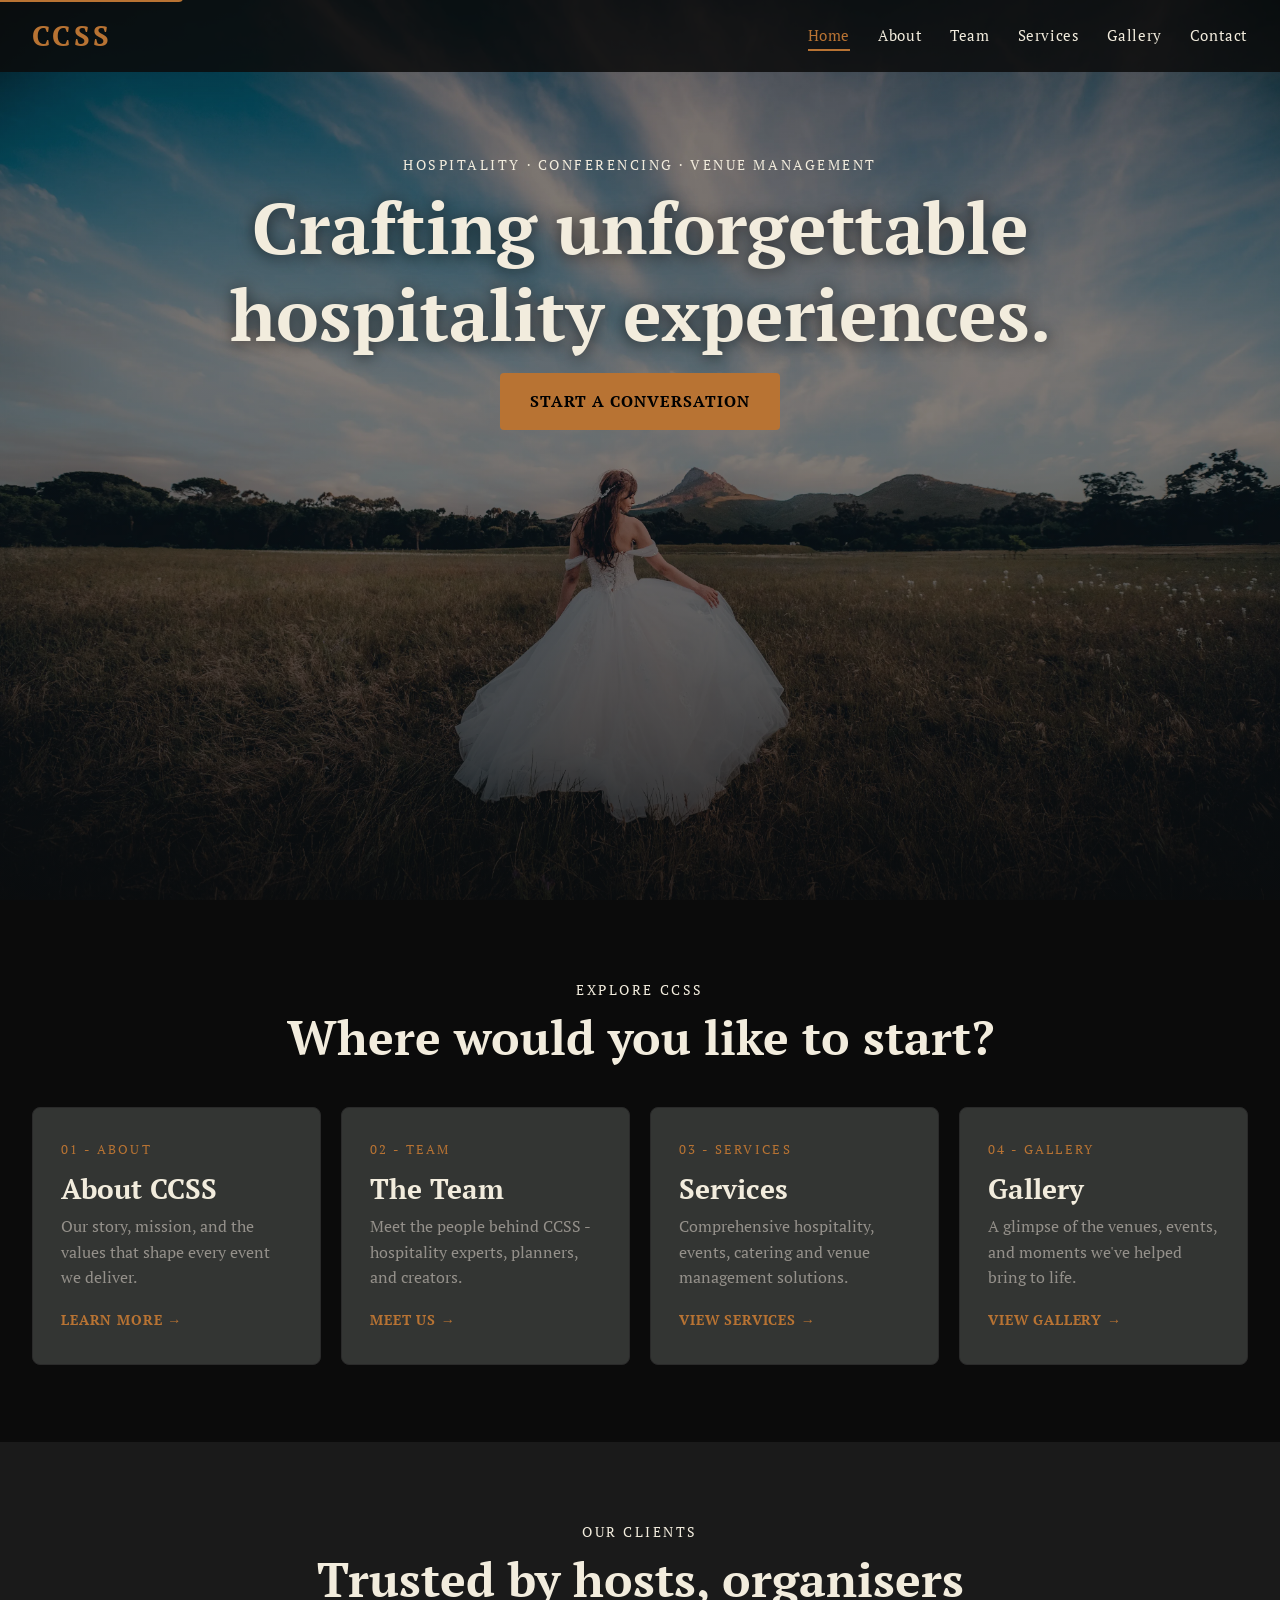
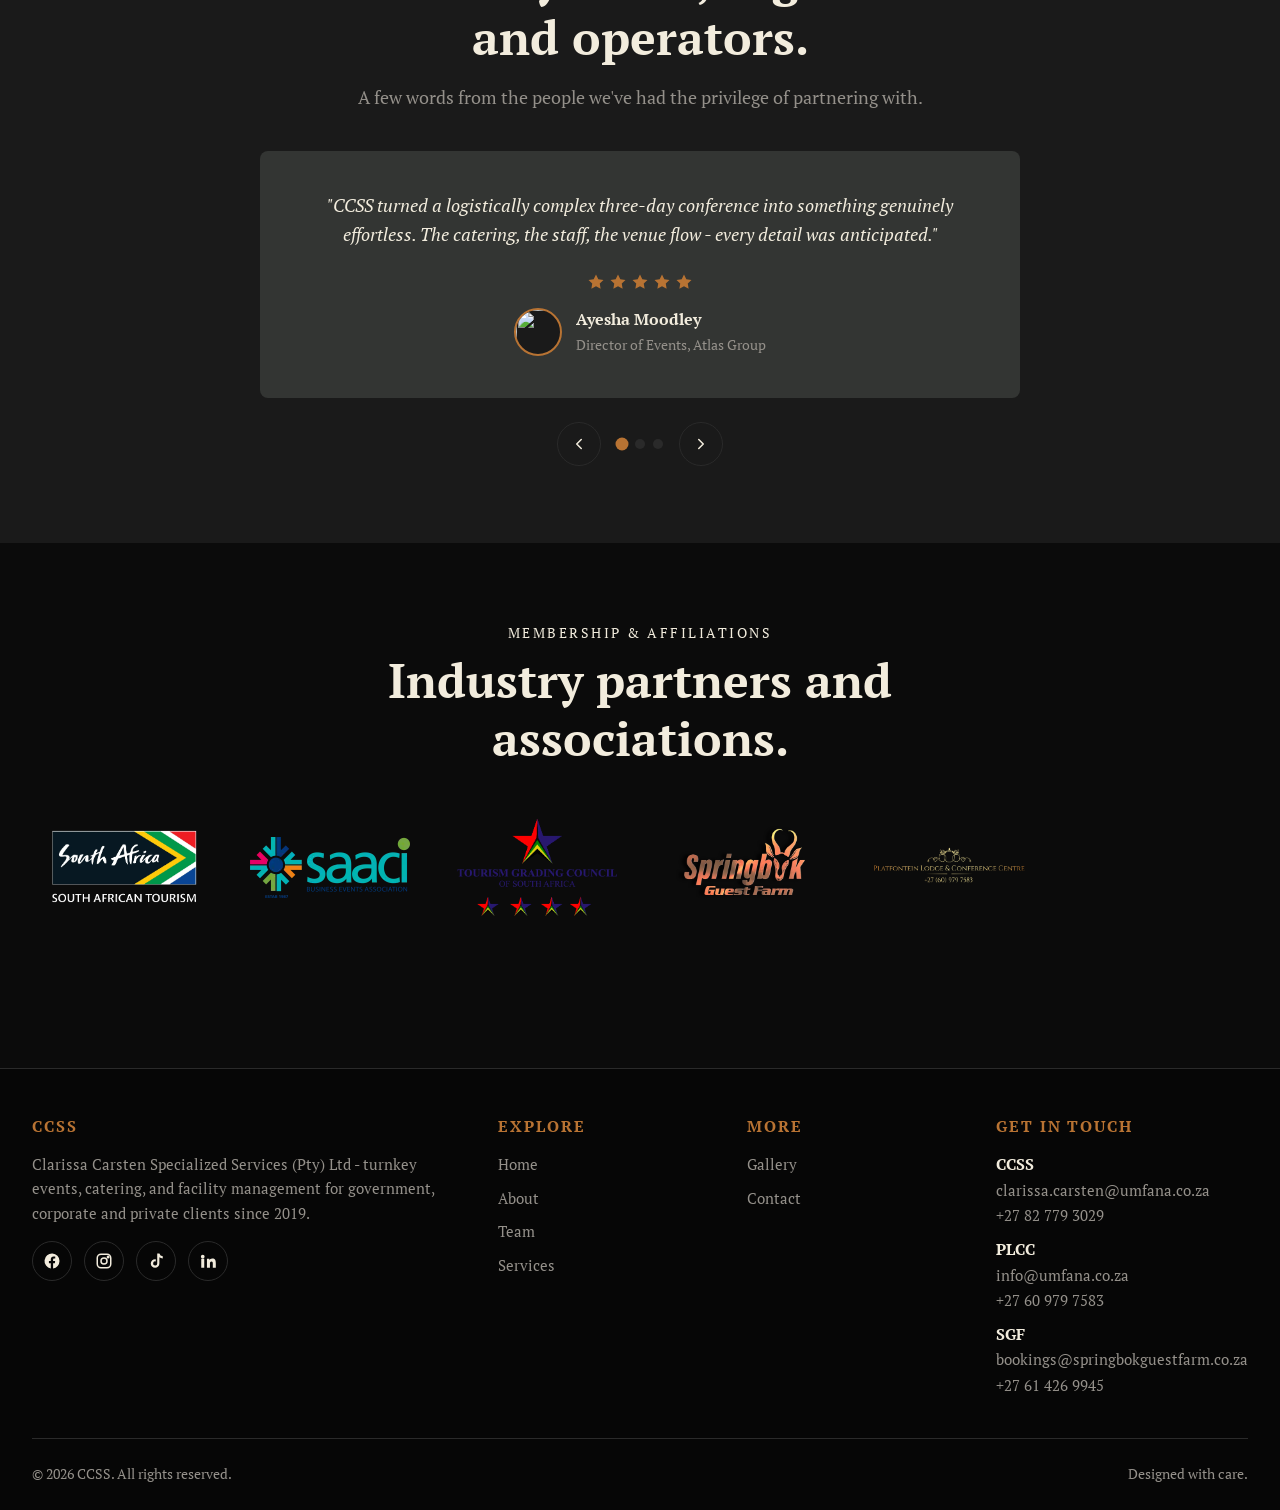
==== commit ed2c5b87: "Rewrite About story copy and link partner logos to their websites" ====
--- a/index.html
+++ b/index.html
@@ -276,9 +276,15 @@
         </div>
 
         <div class="logos fade-in">
-          <img src="images/logos/south-african-tourism-logo.webp" alt="South African Tourism">
-          <img src="images/logos/southern-african-association-for-the-conference-industry-logo.webp" alt="Southern African Association for the Conference Industry (SAACI)">
-          <img src="images/logos/tourism-grading-south-africa-logo.webp" alt="Tourism Grading Council of South Africa">
+          <a href="https://www.southafrica.net/za/en/" target="_blank" rel="noopener noreferrer" aria-label="Visit South African Tourism website (opens in new tab)">
+            <img src="images/logos/south-african-tourism-logo.webp" alt="South African Tourism">
+          </a>
+          <a href="https://www.saaci.org/" target="_blank" rel="noopener noreferrer" aria-label="Visit SAACI website (opens in new tab)">
+            <img src="images/logos/southern-african-association-for-the-conference-industry-logo.webp" alt="Southern African Association for the Conference Industry (SAACI)">
+          </a>
+          <a href="https://www.tourismgrading.co.za/" target="_blank" rel="noopener noreferrer" aria-label="Visit Tourism Grading Council of South Africa website (opens in new tab)">
+            <img src="images/logos/tourism-grading-south-africa-logo.webp" alt="Tourism Grading Council of South Africa">
+          </a>
           <img src="images/logos/springbok-guest-farm-logo.webp" alt="Springbok Guest Farm">
           <img src="images/logos/platfontein-lodge-and-conference-centre-logo.webp" alt="Platfontein Lodge & Conference Centre">
         </div>
--- a/css/styles.css
+++ b/css/styles.css
@@ -834,15 +834,19 @@
   width: 100%;
   max-width: 160px;
   height: auto;
-  filter: grayscale(100%) brightness(0.85);
-  opacity: 0.75;
-  transition: filter var(--speed) var(--ease),
-              opacity var(--speed) var(--ease);
-}
-
-.logos img:hover {
-  filter: grayscale(0%) brightness(1);
-  opacity: 1;
+  transition: transform var(--speed) var(--ease);
+}
+
+.logos a {
+  display: flex;
+  justify-content: center;
+  align-items: center;
+  width: 100%;
+}
+
+.logos img:hover,
+.logos a:hover img {
+  transform: scale(1.05);
 }
 
 /* --- Forms --- */
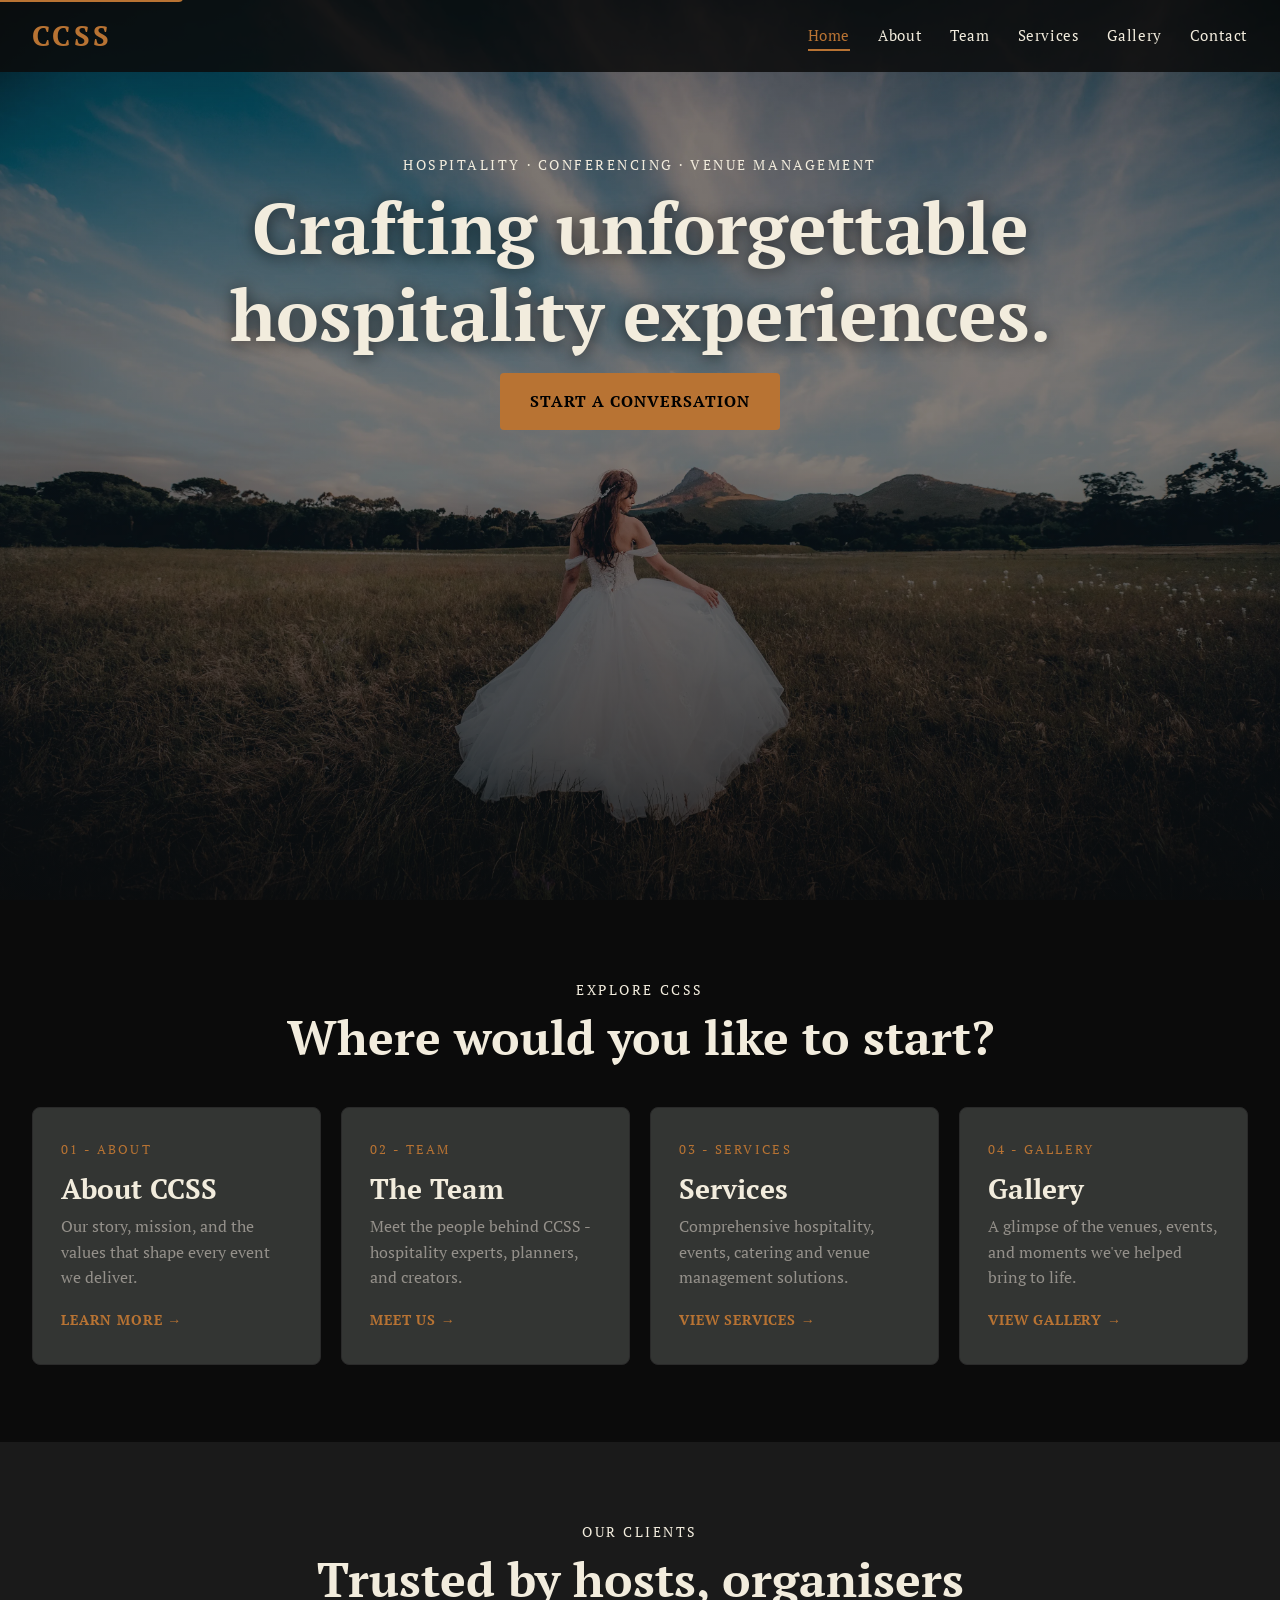
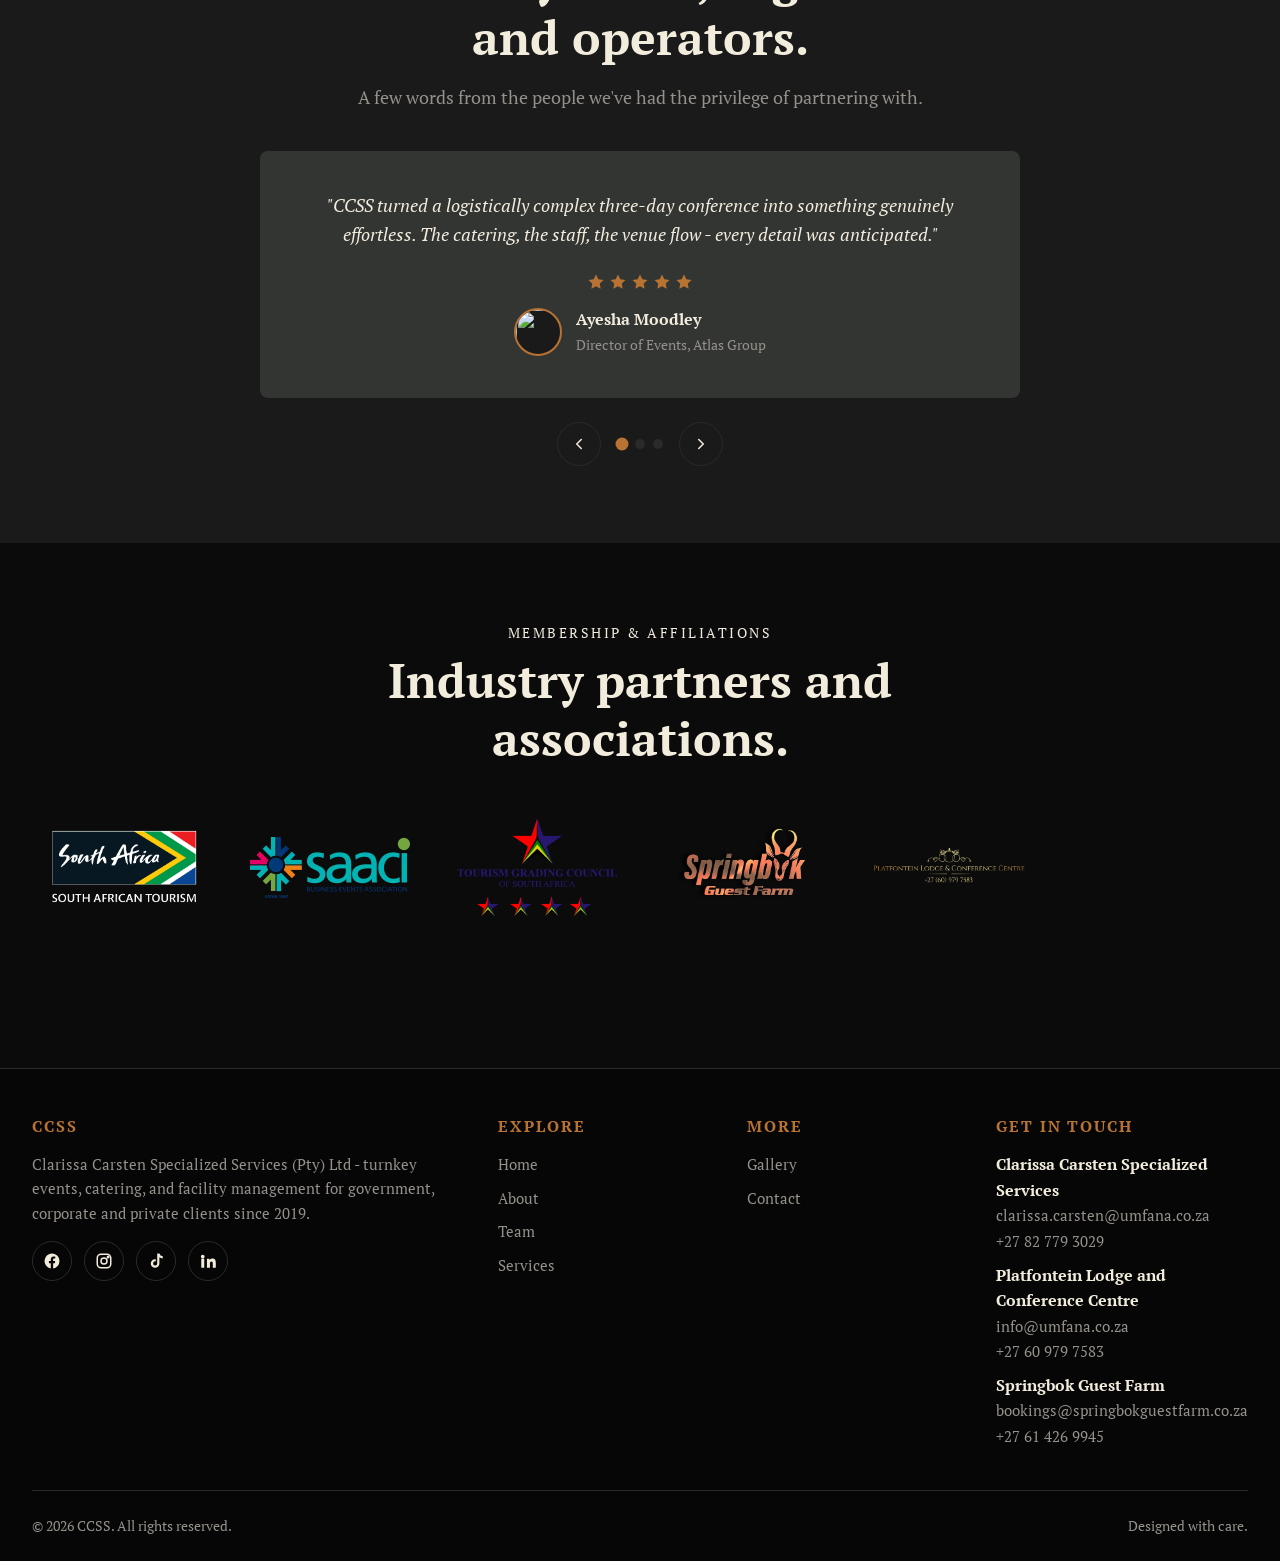
==== commit 0235fd9e: "Expand CCSS/PLCC/SGF abbreviations to full names in footer" ====
--- a/index.html
+++ b/index.html
@@ -74,13 +74,13 @@
   }
   </script>
 
-  <!-- Google Analytics 4 - replace G-XXXXXXXXXX with your real measurement ID -->
-  <script async src="https://www.googletagmanager.com/gtag/js?id=G-XXXXXXXXXX"></script>
+  <!-- Google Analytics 4 - replace G-TRFS920L8L with your real measurement ID -->
+  <script async src="https://www.googletagmanager.com/gtag/js?id=G-TRFS920L8L"></script>
   <script>
     window.dataLayer = window.dataLayer || [];
     function gtag(){dataLayer.push(arguments);}
     gtag('js', new Date());
-    gtag('config', 'G-XXXXXXXXXX');
+    gtag('config', 'G-TRFS920L8L');
   </script>
 
   <!-- Site scripts (deferred so DOM is ready when they run) -->
@@ -338,17 +338,17 @@
           <h4>Get in touch</h4>
           <ul>
             <li>
-              <strong>CCSS</strong><br>
+              <strong>Clarissa Carsten Specialized Services</strong><br>
               <a href="mailto:clarissa.carsten@umfana.co.za">clarissa.carsten@umfana.co.za</a><br>
               <a href="tel:+27827793029">+27 82 779 3029</a>
             </li>
             <li>
-              <strong>PLCC</strong><br>
+              <strong>Platfontein Lodge and Conference Centre</strong><br>
               <a href="mailto:info@umfana.co.za">info@umfana.co.za</a><br>
               <a href="tel:+27609797583">+27 60 979 7583</a>
             </li>
             <li>
-              <strong>SGF</strong><br>
+              <strong>Springbok Guest Farm</strong><br>
               <a href="mailto:bookings@springbokguestfarm.co.za">bookings@springbokguestfarm.co.za</a><br>
               <a href="tel:+27614269945">+27 61 426 9945</a>
             </li>
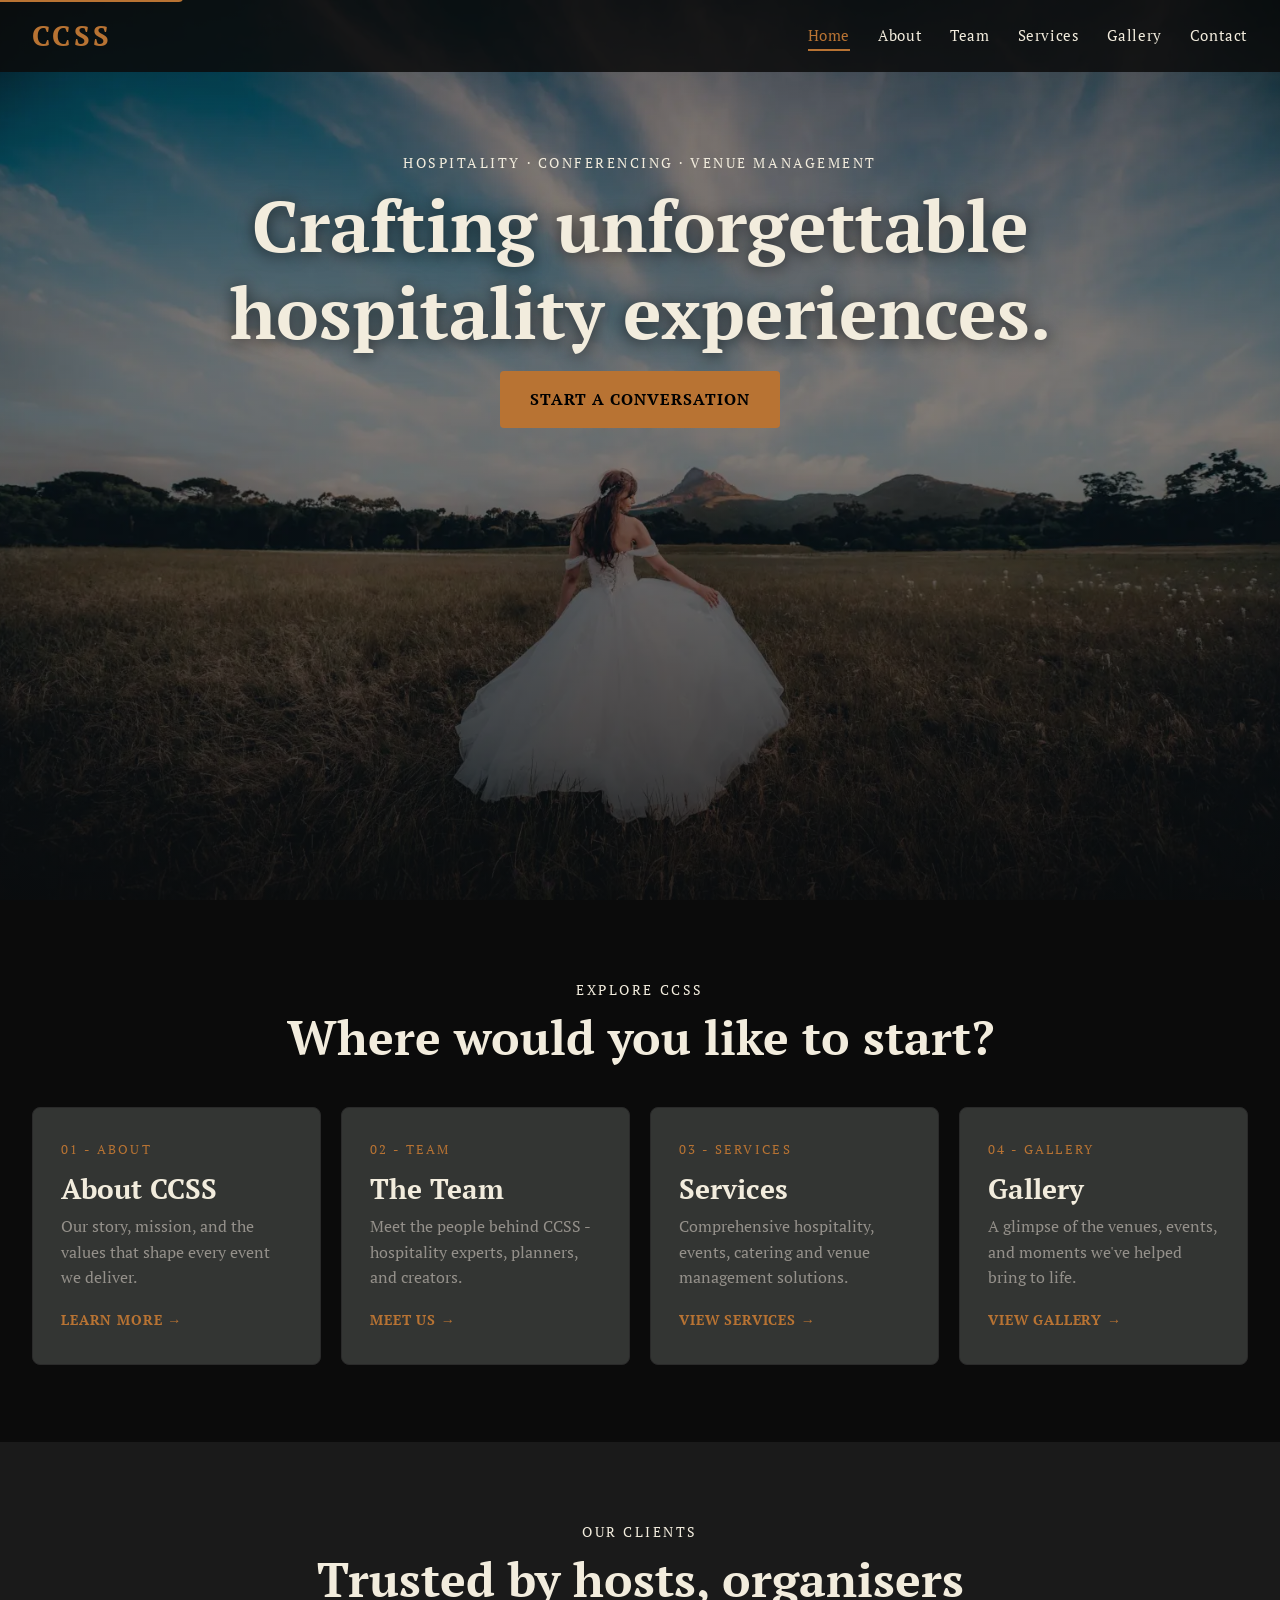
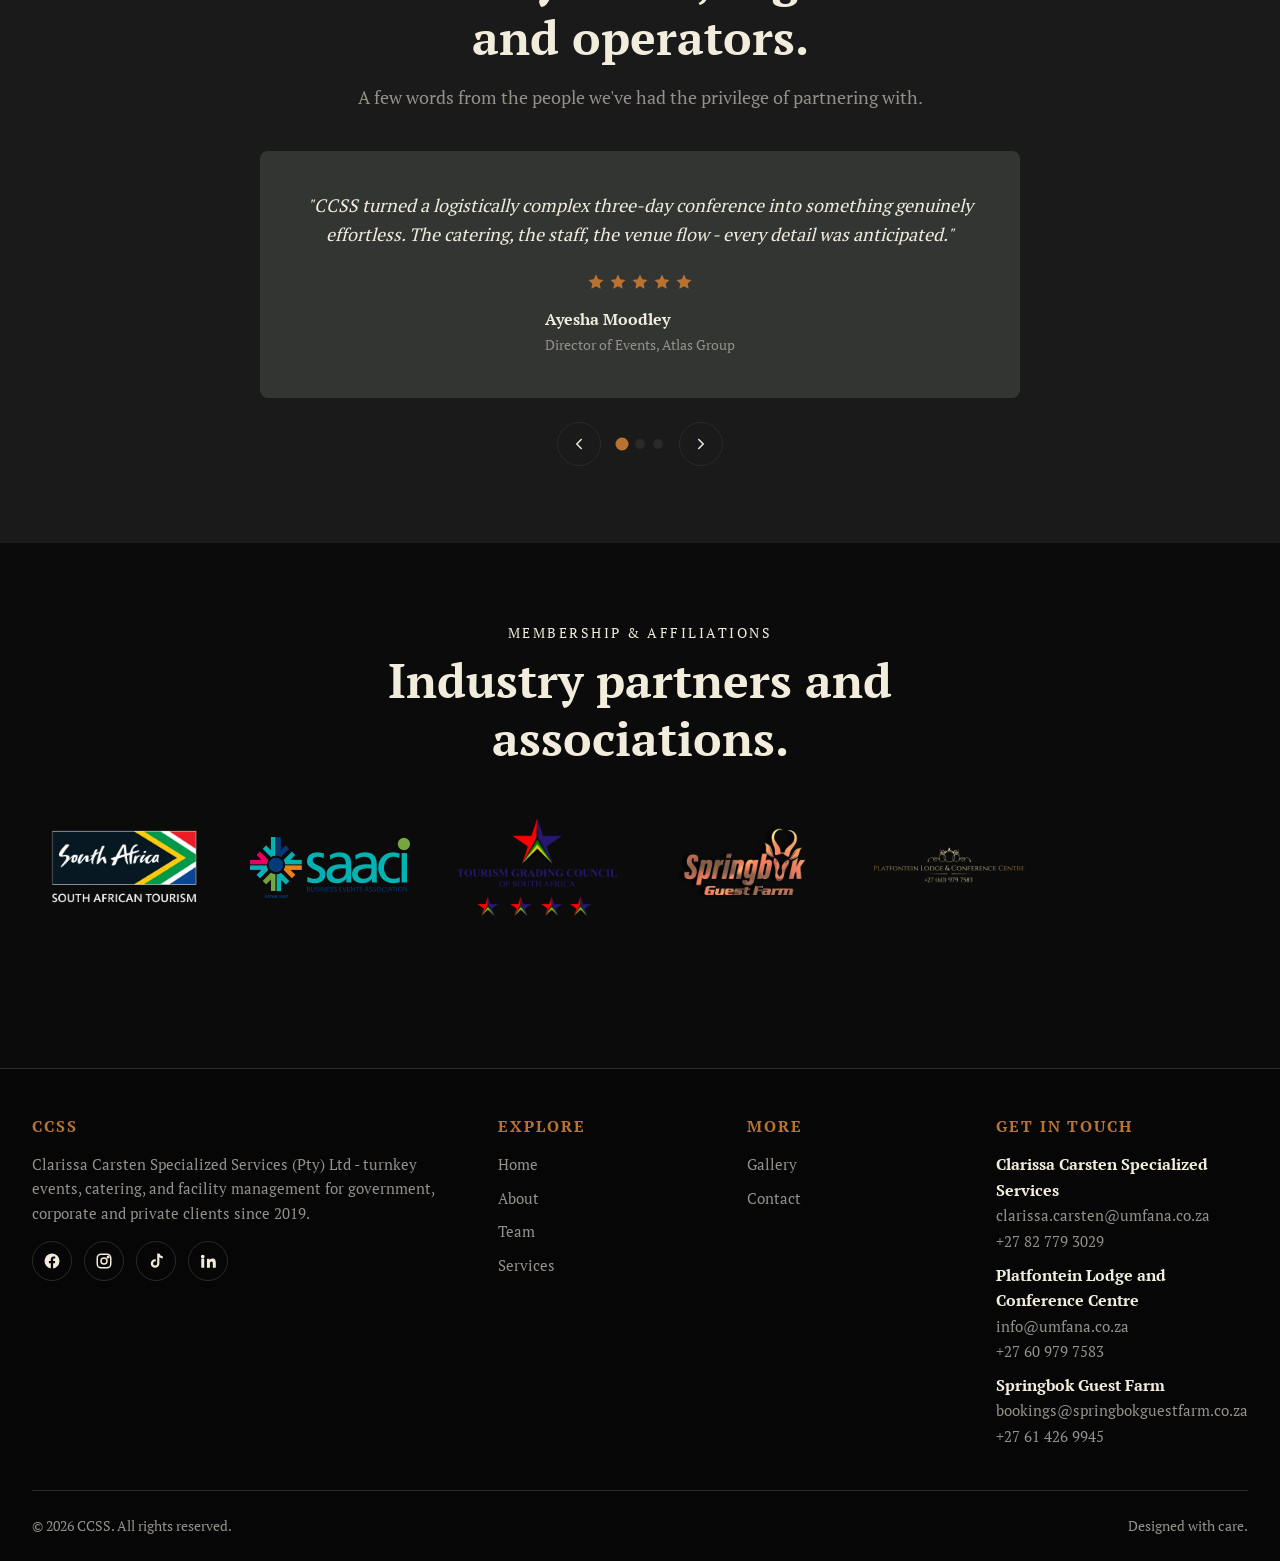
==== commit 0c754306: "Optimize performance: responsive images, self-hosted fonts, deferred GA - Convert home hero from CSS" ====
--- a/index.html
+++ b/index.html
@@ -25,13 +25,15 @@
   <meta name="twitter:description" content="World-class hospitality management, conferencing, events, catering and venue operations.">
   <meta name="twitter:image" content="https://www.ccss.co.za/images/og-image.jpg">
 
-  <!-- Fonts -->
-  <link rel="preconnect" href="https://fonts.googleapis.com">
-  <link rel="preconnect" href="https://fonts.gstatic.com" crossorigin>
-  <link rel="stylesheet" href="https://fonts.googleapis.com/css2?family=PT+Serif:wght@400;700&display=swap">
-
-  <!-- Preload home hero image for faster LCP -->
-  <link rel="preload" as="image" href="images/hero/home-hero-wedding-bride-dress-outdoor.webp">
+  <!-- Fonts (self-hosted — removes the render-blocking Google Fonts request) -->
+  <link rel="preload" href="fonts/pt-serif-regular.woff2" as="font" type="font/woff2" crossorigin>
+
+  <!-- Preload home hero (LCP element) — responsive variants, high priority -->
+  <link rel="preload" as="image"
+        href="images/hero/home-hero-wedding-bride-dress-outdoor-1600w.webp"
+        imagesrcset="images/hero/home-hero-wedding-bride-dress-outdoor-800w.webp 800w,
+                     images/hero/home-hero-wedding-bride-dress-outdoor-1600w.webp 1600w"
+        imagesizes="100vw" fetchpriority="high">
 
   <!-- Styles -->
   <link rel="stylesheet" href="css/styles.css">
@@ -74,13 +76,21 @@
   }
   </script>
 
-  <!-- Google Analytics 4 - replace G-TRFS920L8L with your real measurement ID -->
-  <script async src="https://www.googletagmanager.com/gtag/js?id=G-TRFS920L8L"></script>
+  <!-- Google Analytics 4 — replace G-TRFS920L8L with your real measurement ID.
+       gtag.js is injected after window.load so its ~67ms of script work stays out
+       of the Total Blocking Time / LCP window. Every page load is still tracked:
+       config commands queue on dataLayer and run once the script arrives. -->
   <script>
     window.dataLayer = window.dataLayer || [];
     function gtag(){dataLayer.push(arguments);}
     gtag('js', new Date());
     gtag('config', 'G-TRFS920L8L');
+    window.addEventListener('load', function () {
+      var s = document.createElement('script');
+      s.async = true;
+      s.src = 'https://www.googletagmanager.com/gtag/js?id=G-TRFS920L8L';
+      document.head.appendChild(s);
+    });
   </script>
 
   <!-- Site scripts (deferred so DOM is ready when they run) -->
@@ -132,7 +142,14 @@
   <main id="main">
 
     <!-- ====================== HERO ====================== -->
-    <section class="hero" style="background-image: url('images/hero/home-hero-wedding-bride-dress-outdoor.webp');">
+    <section class="hero">
+      <img class="hero__img"
+           src="images/hero/home-hero-wedding-bride-dress-outdoor-1600w.webp"
+           srcset="images/hero/home-hero-wedding-bride-dress-outdoor-800w.webp 800w,
+                   images/hero/home-hero-wedding-bride-dress-outdoor-1600w.webp 1600w"
+           sizes="100vw"
+           alt="Outdoor wedding at Springbok Guest Farm with a bride in a white dress"
+           width="1600" height="900" fetchpriority="high" decoding="async">
       <div class="hero__content">
         <p class="eyebrow">Hospitality · Conferencing · Venue Management</p>
         <h1 class="hero__title">Crafting unforgettable hospitality experiences.</h1>
@@ -205,7 +222,6 @@
                   <svg viewBox="0 0 24 24" fill="currentColor" aria-hidden="true"><path d="M12 2l3.09 6.26L22 9.27l-5 4.87 1.18 6.86L12 17.77l-6.18 3.23L7 14.14 2 9.27l6.91-1.01L12 2z"/></svg>
                 </div>
                 <div class="carousel__author">
-                  <img class="carousel__avatar" src="https://placehold.co/96x96/333533/F2ECDD?text=AM" alt="">
                   <div class="carousel__author-meta">
                     <strong>Ayesha Moodley</strong>
                     <span>Director of Events, Atlas Group</span>
@@ -224,7 +240,6 @@
                   <svg viewBox="0 0 24 24" fill="currentColor" aria-hidden="true"><path d="M12 2l3.09 6.26L22 9.27l-5 4.87 1.18 6.86L12 17.77l-6.18 3.23L7 14.14 2 9.27l6.91-1.01L12 2z"/></svg>
                 </div>
                 <div class="carousel__author">
-                  <img class="carousel__avatar" src="https://placehold.co/96x96/333533/F2ECDD?text=DK" alt="">
                   <div class="carousel__author-meta">
                     <strong>David Khumalo</strong>
                     <span>Head of Hospitality, Vega Holdings</span>
@@ -243,7 +258,6 @@
                   <svg viewBox="0 0 24 24" fill="currentColor" aria-hidden="true"><path d="M12 2l3.09 6.26L22 9.27l-5 4.87 1.18 6.86L12 17.77l-6.18 3.23L7 14.14 2 9.27l6.91-1.01L12 2z"/></svg>
                 </div>
                 <div class="carousel__author">
-                  <img class="carousel__avatar" src="https://placehold.co/96x96/333533/F2ECDD?text=NS" alt="">
                   <div class="carousel__author-meta">
                     <strong>Nadia Sithole</strong>
                     <span>CEO, Lumen Conferences</span>
@@ -277,16 +291,16 @@
 
         <div class="logos fade-in">
           <a href="https://www.southafrica.net/za/en/" target="_blank" rel="noopener noreferrer" aria-label="Visit South African Tourism website (opens in new tab)">
-            <img src="images/logos/south-african-tourism-logo.webp" alt="South African Tourism">
+            <img src="images/logos/south-african-tourism-logo-400w.webp" alt="South African Tourism">
           </a>
           <a href="https://www.saaci.org/" target="_blank" rel="noopener noreferrer" aria-label="Visit SAACI website (opens in new tab)">
-            <img src="images/logos/southern-african-association-for-the-conference-industry-logo.webp" alt="Southern African Association for the Conference Industry (SAACI)">
+            <img src="images/logos/southern-african-association-for-the-conference-industry-logo-400w.webp" alt="Southern African Association for the Conference Industry (SAACI)">
           </a>
           <a href="https://www.tourismgrading.co.za/" target="_blank" rel="noopener noreferrer" aria-label="Visit Tourism Grading Council of South Africa website (opens in new tab)">
-            <img src="images/logos/tourism-grading-south-africa-logo.webp" alt="Tourism Grading Council of South Africa">
-          </a>
-          <img src="images/logos/springbok-guest-farm-logo.webp" alt="Springbok Guest Farm">
-          <img src="images/logos/platfontein-lodge-and-conference-centre-logo.webp" alt="Platfontein Lodge & Conference Centre">
+            <img src="images/logos/tourism-grading-south-africa-logo-400w.webp" alt="Tourism Grading Council of South Africa">
+          </a>
+          <img src="images/logos/springbok-guest-farm-logo-400w.webp" alt="Springbok Guest Farm">
+          <img src="images/logos/platfontein-lodge-and-conference-centre-logo-400w.webp" alt="Platfontein Lodge & Conference Centre">
         </div>
       </div>
     </section>
--- a/css/styles.css
+++ b/css/styles.css
@@ -47,6 +47,24 @@
 
   /* Layout */
   --navbar-height: 72px;
+}
+
+
+/* Self-hosted PT Serif (replaces the render-blocking Google Fonts request).
+   Download the two .woff2 files into /fonts — see instructions in chat/README. */
+@font-face {
+  font-family: "PT Serif";
+  font-style: normal;
+  font-weight: 400;
+  font-display: swap;
+  src: url("../fonts/pt-serif-regular.woff2") format("woff2");
+}
+@font-face {
+  font-family: "PT Serif";
+  font-style: normal;
+  font-weight: 700;
+  font-display: swap;
+  src: url("../fonts/pt-serif-700.woff2") format("woff2");
 }
 
 
@@ -509,6 +527,18 @@
   overflow: hidden;
 }
 
+/* Home hero image element (replaces the CSS background so it can be responsive,
+   preloaded and flagged fetchpriority="high" as the LCP element). */
+.hero__img {
+  position: absolute;
+  inset: 0;
+  width: 100%;
+  height: 100%;
+  object-fit: cover;
+  object-position: center;
+  z-index: 0;
+}
+
 .hero::after {
   content: "";
   position: absolute;
@@ -522,10 +552,24 @@
   z-index: 1;
 }
 
-/* Home hero — top-align the content so the title sits closer to the navbar */
+/* Home hero — top-align the content so the title sits closer to the navbar.
+   On mobile the content stretches the full height so the CTA can sit near the
+   bottom of the screen (see the .btn margin-top:auto below). */
 .hero:not(.hero--page) {
-  align-items: flex-start;
+  align-items: stretch;
   padding-top: calc(var(--navbar-height) + 3rem);
+}
+
+.hero:not(.hero--page) .hero__content {
+  display: flex;
+  flex-direction: column;
+  align-items: center;
+}
+
+/* Push the CTA to the bottom of the hero, leaving a small gap above the edge */
+.hero:not(.hero--page) .hero__content .btn {
+  margin-top: auto;
+  margin-bottom: 1.5rem;
 }
 
 .hero__content {
@@ -746,15 +790,6 @@
   align-items: center;
   justify-content: center;
   gap: 0.85rem;
-}
-
-.carousel__avatar {
-  width: 48px;
-  height: 48px;
-  border-radius: 50%;
-  background-color: var(--color-bg-alt);
-  border: 2px solid var(--color-accent);
-  object-fit: cover;
 }
 
 .carousel__author-meta {
@@ -1275,6 +1310,10 @@
   .footer__grid { grid-template-columns: 2fr 1fr 1fr 1fr; }
 
   .contact-grid { grid-template-columns: 1.4fr 1fr; align-items: start; }
+
+  /* Home hero — revert to top-aligned content on larger screens */
+  .hero:not(.hero--page) { align-items: flex-start; }
+  .hero:not(.hero--page) .hero__content .btn { margin-top: 0; margin-bottom: 0; }
 }
 
 /* lg — 1024px */
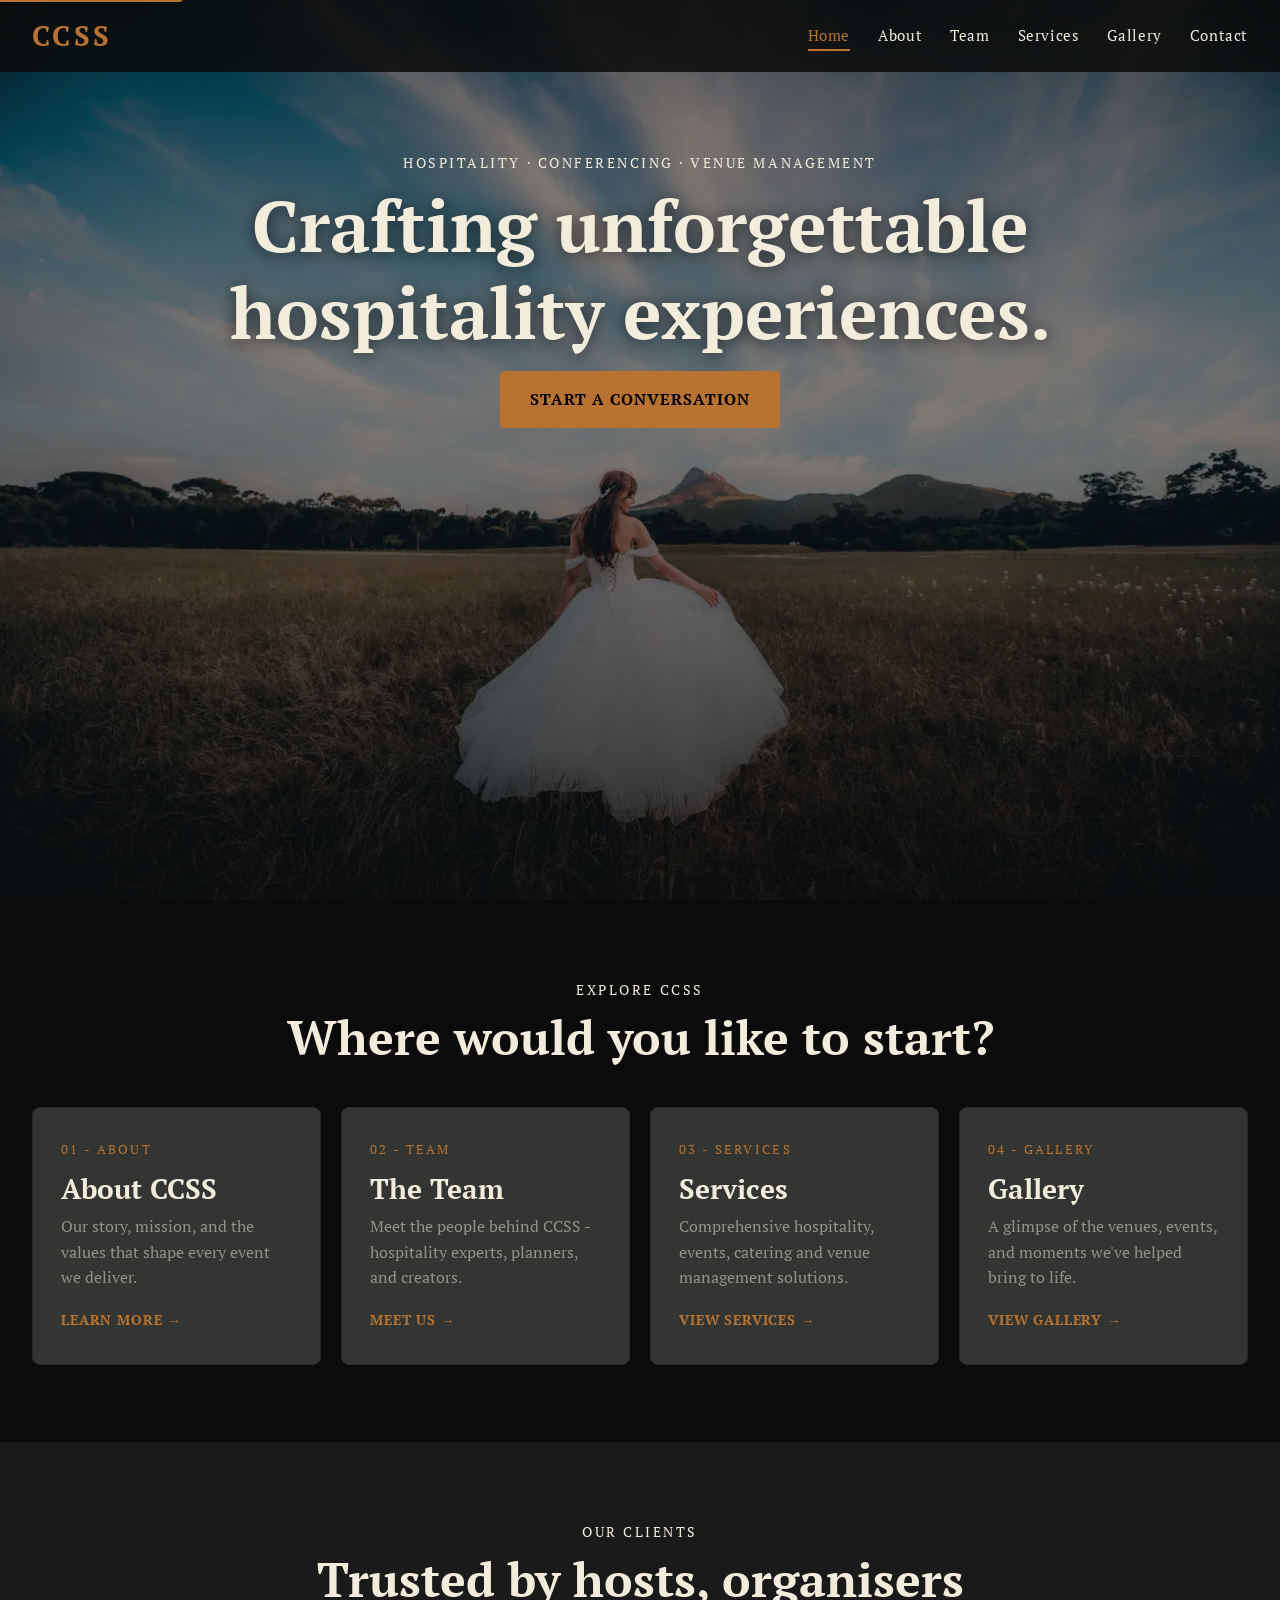
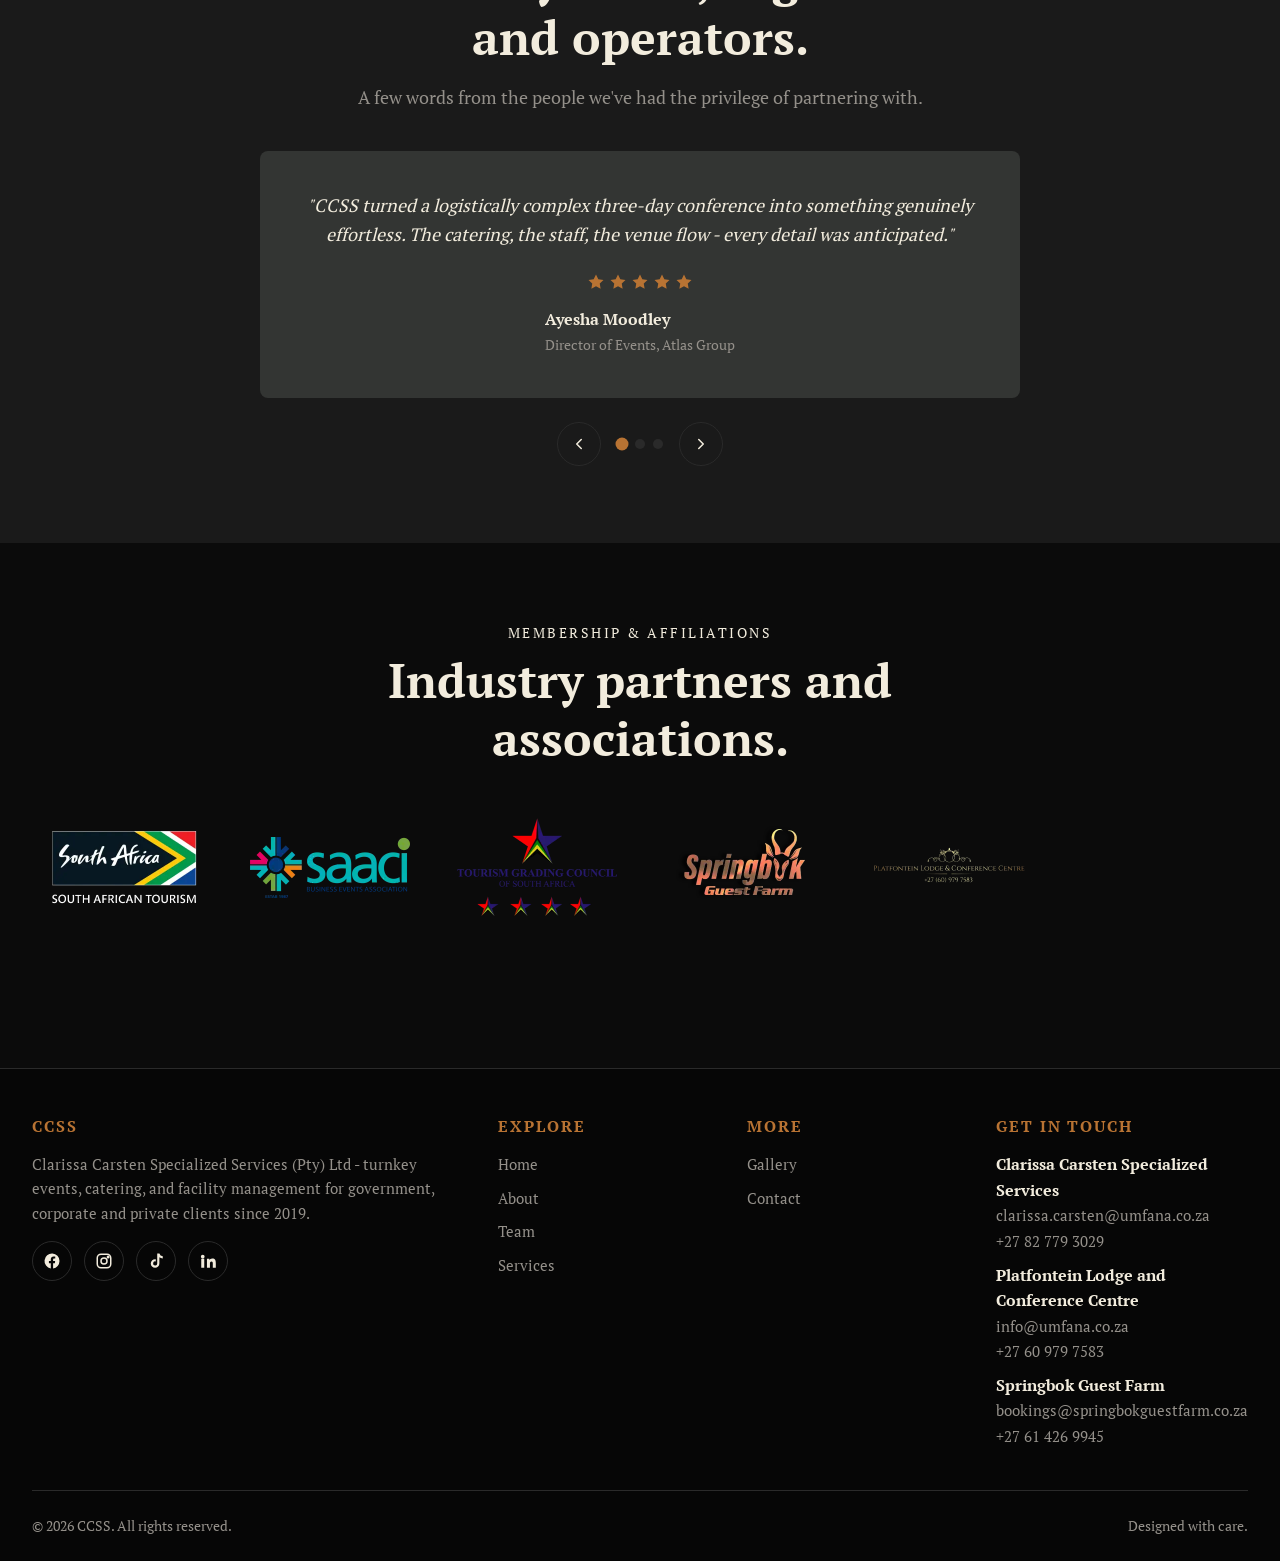
==== commit 16ab0083: "Optimize logo and hero images for faster delivery Resize partner logos from 400w to 320w (crisp at 2" ====
--- a/index.html
+++ b/index.html
@@ -18,12 +18,17 @@
   <meta property="og:description" content="World-class hospitality management, conferencing, events, catering and venue operations.">
   <meta property="og:url" content="https://www.ccss.co.za/">
   <meta property="og:image" content="https://www.ccss.co.za/images/og-image.jpg">
+  <meta property="og:image:type" content="image/jpeg">
+  <meta property="og:image:width" content="1200">
+  <meta property="og:image:height" content="630">
+  <meta property="og:image:alt" content="CCSS Specialized Services — Hospitality, Conferencing & Venue Management">
 
   <!-- Twitter Card -->
   <meta name="twitter:card" content="summary_large_image">
   <meta name="twitter:title" content="CCSS - Hospitality, Conferencing & Venue Management">
   <meta name="twitter:description" content="World-class hospitality management, conferencing, events, catering and venue operations.">
   <meta name="twitter:image" content="https://www.ccss.co.za/images/og-image.jpg">
+  <meta name="twitter:image:alt" content="CCSS Specialized Services — Hospitality, Conferencing & Venue Management">
 
   <!-- Fonts (self-hosted — removes the render-blocking Google Fonts request) -->
   <link rel="preload" href="fonts/pt-serif-regular.woff2" as="font" type="font/woff2" crossorigin>
@@ -35,8 +40,47 @@
                      images/hero/home-hero-wedding-bride-dress-outdoor-1600w.webp 1600w"
         imagesizes="100vw" fetchpriority="high">
 
-  <!-- Styles -->
-  <link rel="stylesheet" href="css/styles.css">
+  <!-- Critical above-the-fold CSS, inlined so the page renders without waiting
+       on the external stylesheet (removes the render-blocking request). The full
+       stylesheet is loaded asynchronously below; keep this block in sync with the
+       matching rules in css/styles.css. -->
+  <style>
+    :root{--color-bg:#0B0B0B;--color-bg-alt:#1A1A1A;--color-accent:#B87333;--color-accent-hover:#D08A47;--color-text:#F2ECDD;--color-border:#2A2A2A;--font-serif:"PT Serif",Georgia,"Times New Roman",serif;--container-max:1280px;--container-pad:1.25rem;--radius-sm:4px;--ease:cubic-bezier(0.22,0.61,0.36,1);--speed-fast:180ms;--speed:320ms;--navbar-height:72px}
+    @font-face{font-family:"PT Serif";font-style:normal;font-weight:400;font-display:swap;src:url("fonts/pt-serif-regular.woff2") format("woff2")}
+    @font-face{font-family:"PT Serif";font-style:normal;font-weight:700;font-display:swap;src:url("fonts/pt-serif-700.woff2") format("woff2")}
+    *,*::before,*::after{box-sizing:border-box}
+    html{scroll-behavior:smooth;-webkit-text-size-adjust:100%}
+    body{margin:0;background-color:var(--color-bg);color:var(--color-text);font-family:var(--font-serif);font-size:1rem;line-height:1.6;-webkit-font-smoothing:antialiased;-moz-osx-font-smoothing:grayscale}
+    img,picture,video,svg{max-width:100%;height:auto;display:block}
+    a{color:var(--color-accent);text-decoration:none;transition:color var(--speed-fast) var(--ease)}
+    button{font-family:inherit;cursor:pointer}
+    .skip-link{position:absolute;top:-40px;left:0;background:var(--color-accent);color:#000;padding:.5rem 1rem;z-index:1000;border-radius:0 0 var(--radius-sm) 0}
+    .skip-link:focus{top:0}
+    h1{font-family:var(--font-serif);font-weight:700;line-height:1.2;margin:0 0 1rem;color:var(--color-text);font-size:clamp(2.25rem,5vw + 1rem,4.5rem)}
+    .eyebrow{display:inline-block;font-size:.875rem;letter-spacing:.18em;text-transform:uppercase;color:var(--color-text);margin-bottom:.5rem}
+    .container{width:100%;max-width:var(--container-max);margin-inline:auto;padding-inline:var(--container-pad)}
+    .navbar{position:sticky;top:0;z-index:100;width:100%;height:var(--navbar-height);background-color:rgba(11,11,11,.85);border-bottom:1px solid transparent}
+    .navbar__inner{display:flex;align-items:center;justify-content:space-between;height:100%}
+    .navbar__brand{display:inline-flex;align-items:center;font-size:1.75rem;font-weight:700;letter-spacing:.12em;color:var(--color-accent);text-decoration:none}
+    .navbar__brand-text{line-height:1}
+    .navbar__links{display:none;gap:1.75rem;list-style:none;margin:0;padding:0}
+    .navbar__toggle{display:inline-flex;flex-direction:column;justify-content:center;align-items:center;width:44px;height:44px;background:none;border:0;padding:0;gap:6px}
+    .navbar__toggle span{display:block;width:24px;height:2px;background-color:var(--color-text)}
+    .btn{display:inline-flex;align-items:center;justify-content:center;padding:.85rem 1.75rem;font-size:1rem;font-weight:700;letter-spacing:.06em;text-transform:uppercase;background-color:var(--color-accent);color:#000;border:2px solid var(--color-accent);border-radius:var(--radius-sm)}
+    .hero{position:relative;min-height:100svh;display:flex;align-items:center;justify-content:center;text-align:center;background-color:var(--color-bg-alt);background-size:cover;background-position:center;background-repeat:no-repeat;margin-top:calc(var(--navbar-height) * -1);padding-top:var(--navbar-height);overflow:hidden}
+    .hero__img{position:absolute;inset:0;width:100%;height:100%;object-fit:cover;object-position:center;z-index:0}
+    .hero::after{content:"";position:absolute;inset:0;background:linear-gradient(to bottom,rgba(11,11,11,.35) 0%,rgba(11,11,11,.5) 60%,rgba(11,11,11,.8) 100%);z-index:1}
+    .hero:not(.hero--page){align-items:stretch;padding-top:calc(var(--navbar-height) + 3rem)}
+    .hero:not(.hero--page) .hero__content{display:flex;flex-direction:column;align-items:center}
+    .hero:not(.hero--page) .hero__content .btn{margin-top:auto;margin-bottom:1.5rem}
+    .hero__content{position:relative;z-index:2;max-width:900px;padding:2rem var(--container-pad)}
+    .hero__title{margin-bottom:1rem;text-shadow:0 2px 16px rgba(0,0,0,.6)}
+    @media (min-width:768px){.navbar__toggle{display:none}.navbar__links{display:flex}.hero:not(.hero--page){align-items:flex-start}.hero:not(.hero--page) .hero__content .btn{margin-top:0;margin-bottom:0}}
+  </style>
+
+  <!-- Full stylesheet loaded asynchronously (non render-blocking) -->
+  <link rel="preload" href="css/styles.css" as="style" onload="this.onload=null;this.rel='stylesheet'">
+  <noscript><link rel="stylesheet" href="css/styles.css"></noscript>
 
   <!-- JSON-LD: LocalBusiness schema (home page only) -->
   <script type="application/ld+json">
@@ -291,16 +335,16 @@
 
         <div class="logos fade-in">
           <a href="https://www.southafrica.net/za/en/" target="_blank" rel="noopener noreferrer" aria-label="Visit South African Tourism website (opens in new tab)">
-            <img src="images/logos/south-african-tourism-logo-400w.webp" alt="South African Tourism">
+            <img src="images/logos/south-african-tourism-logo-320w.webp" alt="South African Tourism" width="320" height="158" loading="lazy" decoding="async">
           </a>
           <a href="https://www.saaci.org/" target="_blank" rel="noopener noreferrer" aria-label="Visit SAACI website (opens in new tab)">
             <img src="images/logos/southern-african-association-for-the-conference-industry-logo-400w.webp" alt="Southern African Association for the Conference Industry (SAACI)">
           </a>
           <a href="https://www.tourismgrading.co.za/" target="_blank" rel="noopener noreferrer" aria-label="Visit Tourism Grading Council of South Africa website (opens in new tab)">
-            <img src="images/logos/tourism-grading-south-africa-logo-400w.webp" alt="Tourism Grading Council of South Africa">
-          </a>
-          <img src="images/logos/springbok-guest-farm-logo-400w.webp" alt="Springbok Guest Farm">
-          <img src="images/logos/platfontein-lodge-and-conference-centre-logo-400w.webp" alt="Platfontein Lodge & Conference Centre">
+            <img src="images/logos/tourism-grading-south-africa-logo-320w.webp" alt="Tourism Grading Council of South Africa" width="320" height="195" loading="lazy" decoding="async">
+          </a>
+          <img src="images/logos/springbok-guest-farm-logo-320w.webp" alt="Springbok Guest Farm" width="320" height="240" loading="lazy" decoding="async">
+          <img src="images/logos/platfontein-lodge-and-conference-centre-logo-320w.webp" alt="Platfontein Lodge & Conference Centre" width="320" height="84" loading="lazy" decoding="async">
         </div>
       </div>
     </section>
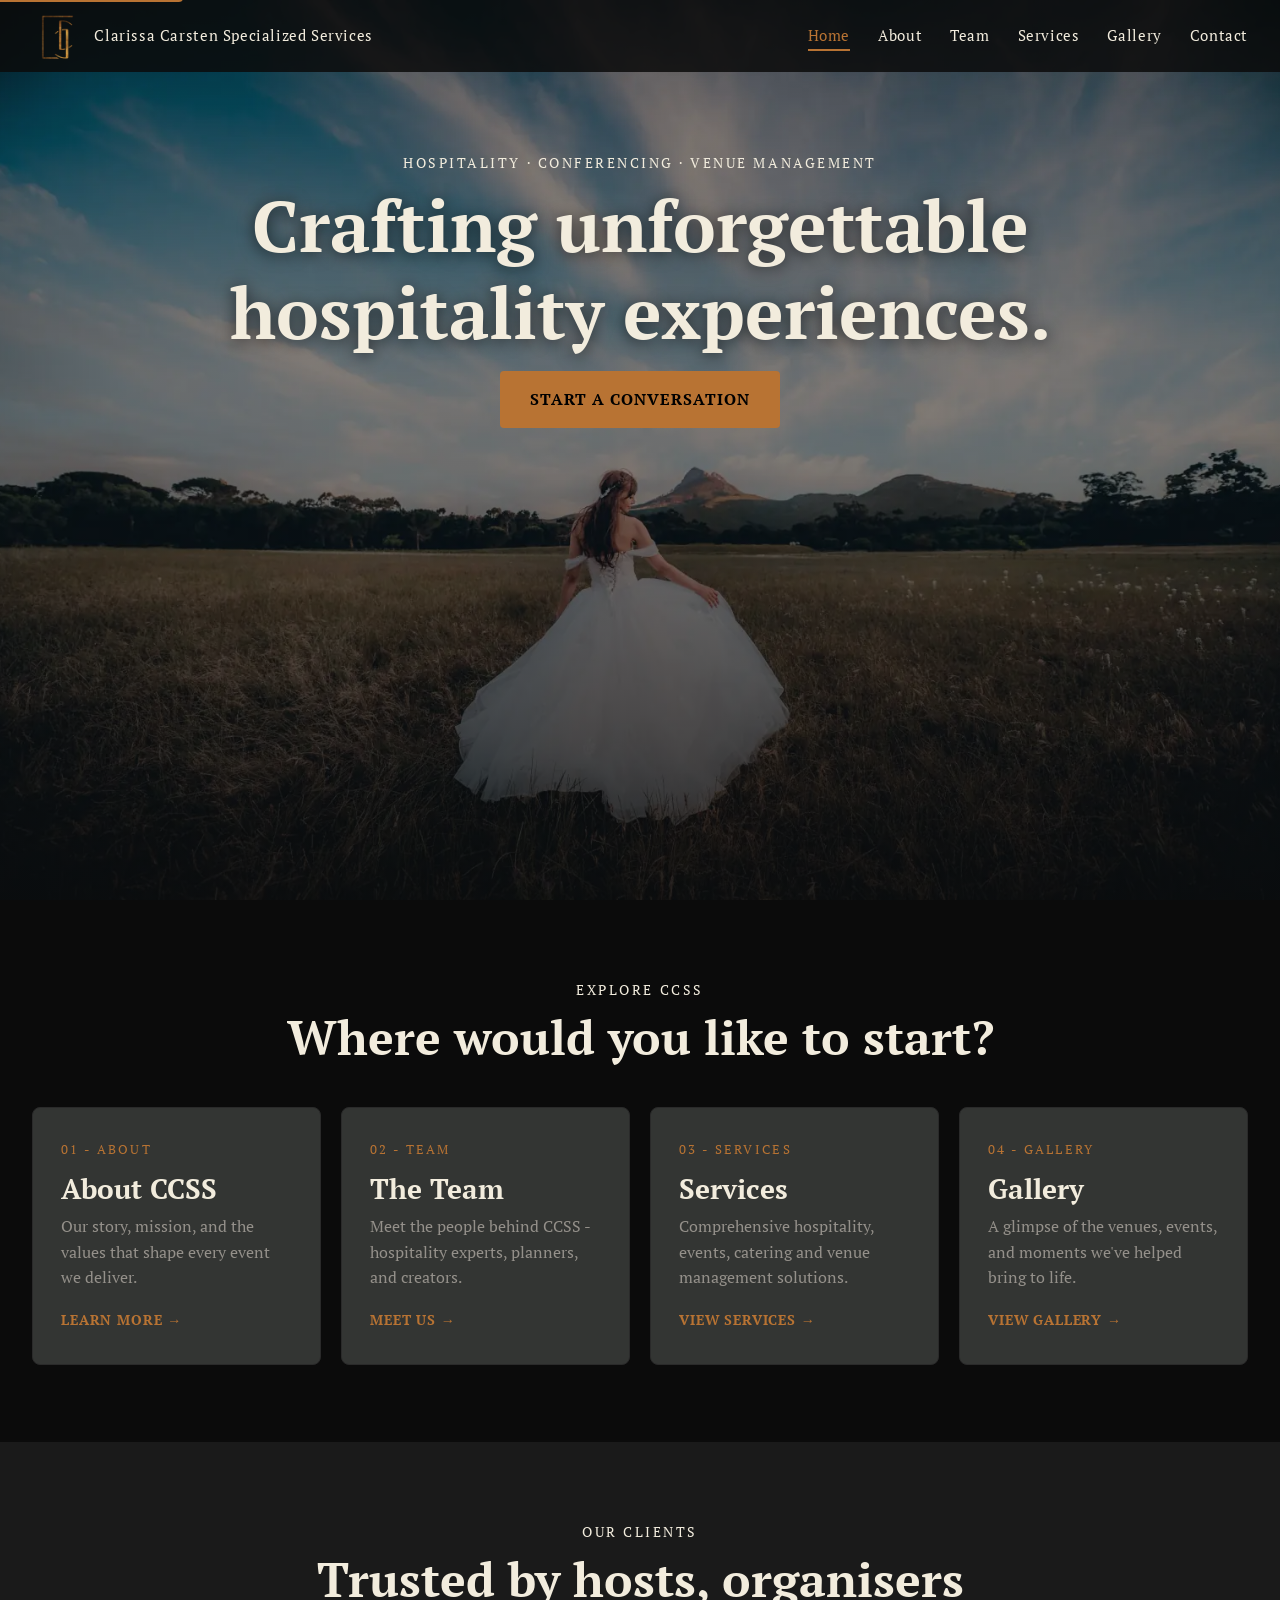
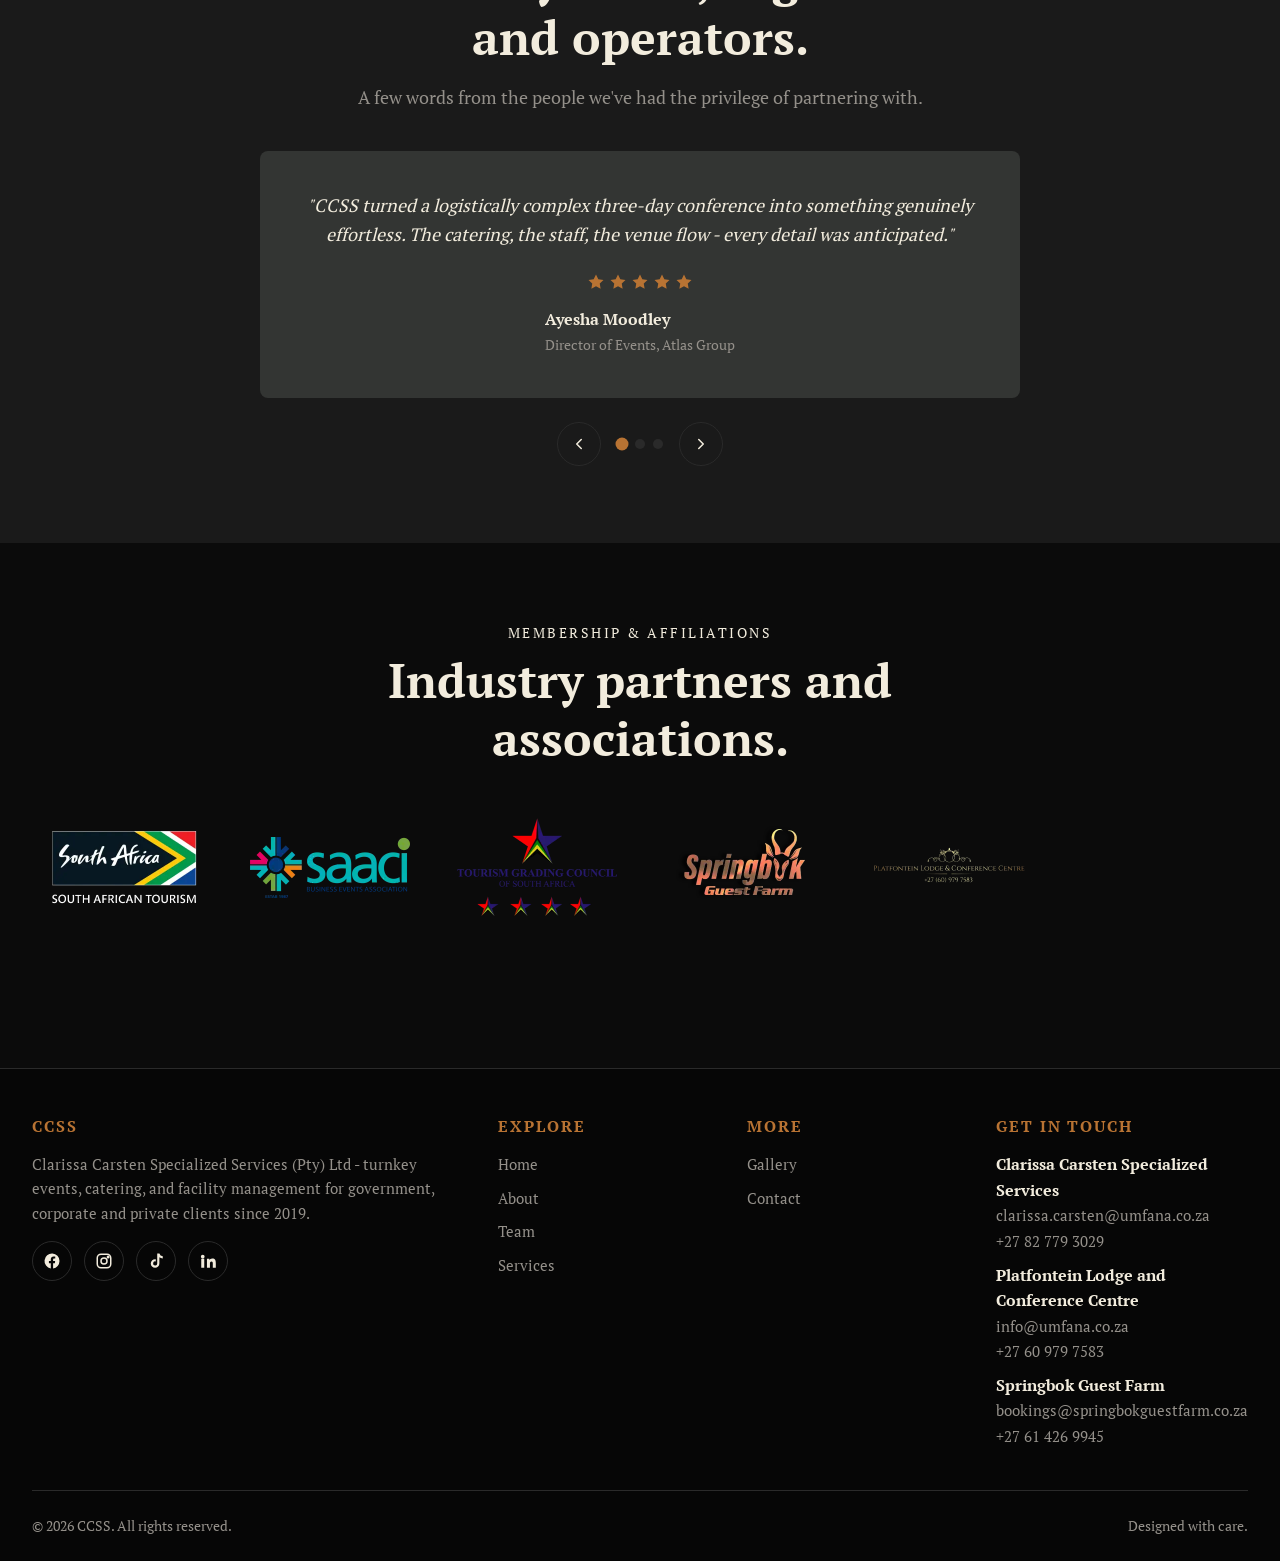
==== commit e2bd12c5: "Add brand logo: favicon, schema logo, and nav bar branding - Add 512x512 ccss-logo.png (favicon + ap" ====
--- a/index.html
+++ b/index.html
@@ -4,6 +4,10 @@
   <meta charset="UTF-8">
   <meta name="viewport" content="width=device-width, initial-scale=1">
   <meta name="theme-color" content="#0B0B0B">
+
+  <!-- Favicon (shown next to the site name in Google search results) -->
+  <link rel="icon" type="image/png" href="images/ccss-logo.png">
+  <link rel="apple-touch-icon" href="images/ccss-logo.png">
 
   <title>CCSS - Hospitality, Conferencing & Venue Management</title>
   <meta name="description" content="CCSS delivers world-class hospitality management, conferencing, events, catering and venue operations. Discover our services and trusted partnerships.">
@@ -62,7 +66,8 @@
     .navbar{position:sticky;top:0;z-index:100;width:100%;height:var(--navbar-height);background-color:rgba(11,11,11,.85);border-bottom:1px solid transparent}
     .navbar__inner{display:flex;align-items:center;justify-content:space-between;height:100%}
     .navbar__brand{display:inline-flex;align-items:center;font-size:1.75rem;font-weight:700;letter-spacing:.12em;color:var(--color-accent);text-decoration:none}
-    .navbar__brand-text{line-height:1}
+    .navbar__brand-logo{height:52px;width:auto}
+    .navbar__brand-name{display:none;margin-left:.65rem;color:var(--color-text);font-size:.95rem;font-weight:400;letter-spacing:.04em}
     .navbar__links{display:none;gap:1.75rem;list-style:none;margin:0;padding:0}
     .navbar__toggle{display:inline-flex;flex-direction:column;justify-content:center;align-items:center;width:44px;height:44px;background:none;border:0;padding:0;gap:6px}
     .navbar__toggle span{display:block;width:24px;height:2px;background-color:var(--color-text)}
@@ -75,7 +80,7 @@
     .hero:not(.hero--page) .hero__content .btn{margin-top:auto;margin-bottom:1.5rem}
     .hero__content{position:relative;z-index:2;max-width:900px;padding:2rem var(--container-pad)}
     .hero__title{margin-bottom:1rem;text-shadow:0 2px 16px rgba(0,0,0,.6)}
-    @media (min-width:768px){.navbar__toggle{display:none}.navbar__links{display:flex}.hero:not(.hero--page){align-items:flex-start}.hero:not(.hero--page) .hero__content .btn{margin-top:0;margin-bottom:0}}
+    @media (min-width:768px){.navbar__toggle{display:none}.navbar__links{display:flex}.navbar__brand-name{display:inline}.hero:not(.hero--page){align-items:flex-start}.hero:not(.hero--page) .hero__content .btn{margin-top:0;margin-bottom:0}}
   </style>
 
   <!-- Full stylesheet loaded asynchronously (non render-blocking) -->
@@ -110,6 +115,7 @@
       "longitude": "17.962917"
     },
     "openingHours": "Mo-Fr 08:00-17:00",
+    "logo": "https://www.ccss.co.za/images/ccss-logo.png",
     "image": "https://www.ccss.co.za/images/og-image.jpg",
     "sameAs": [
       "https://www.facebook.com/groups/www.namakwaguestfarm.co.za",
@@ -149,7 +155,8 @@
   <header class="navbar" role="banner">
     <div class="container navbar__inner">
       <a href="index.html" class="navbar__brand" aria-label="CCSS home">
-        <span class="navbar__brand-text">CCSS</span>
+        <img class="navbar__brand-logo" src="images/ccss-logo.png" alt="" width="52" height="52">
+        <span class="navbar__brand-name">Clarissa Carsten Specialized Services</span>
       </a>
 
       <nav aria-label="Primary">
--- a/css/styles.css
+++ b/css/styles.css
@@ -258,8 +258,25 @@
   transition: color var(--speed) var(--ease);
 }
 
-.navbar__brand-text {
-  line-height: 1;
+.navbar__brand-logo {
+  height: 52px;
+  width: auto;
+}
+
+/* Brand name — matches the nav links (hidden on mobile, like them) */
+.navbar__brand-name {
+  display: none;
+  margin-left: 0.65rem;
+  color: var(--color-text);
+  font-size: 0.95rem;
+  font-weight: 400;
+  letter-spacing: 0.04em;
+}
+
+@media (min-width: 768px) {
+  .navbar__brand-name {
+    display: inline;
+  }
 }
 
 .navbar__brand:hover {
--- a/css/styles.css
+++ b/css/styles.css
@@ -258,8 +258,25 @@
   transition: color var(--speed) var(--ease);
 }
 
-.navbar__brand-text {
-  line-height: 1;
+.navbar__brand-logo {
+  height: 52px;
+  width: auto;
+}
+
+/* Brand name — matches the nav links (hidden on mobile, like them) */
+.navbar__brand-name {
+  display: none;
+  margin-left: 0.65rem;
+  color: var(--color-text);
+  font-size: 0.95rem;
+  font-weight: 400;
+  letter-spacing: 0.04em;
+}
+
+@media (min-width: 768px) {
+  .navbar__brand-name {
+    display: inline;
+  }
 }
 
 .navbar__brand:hover {
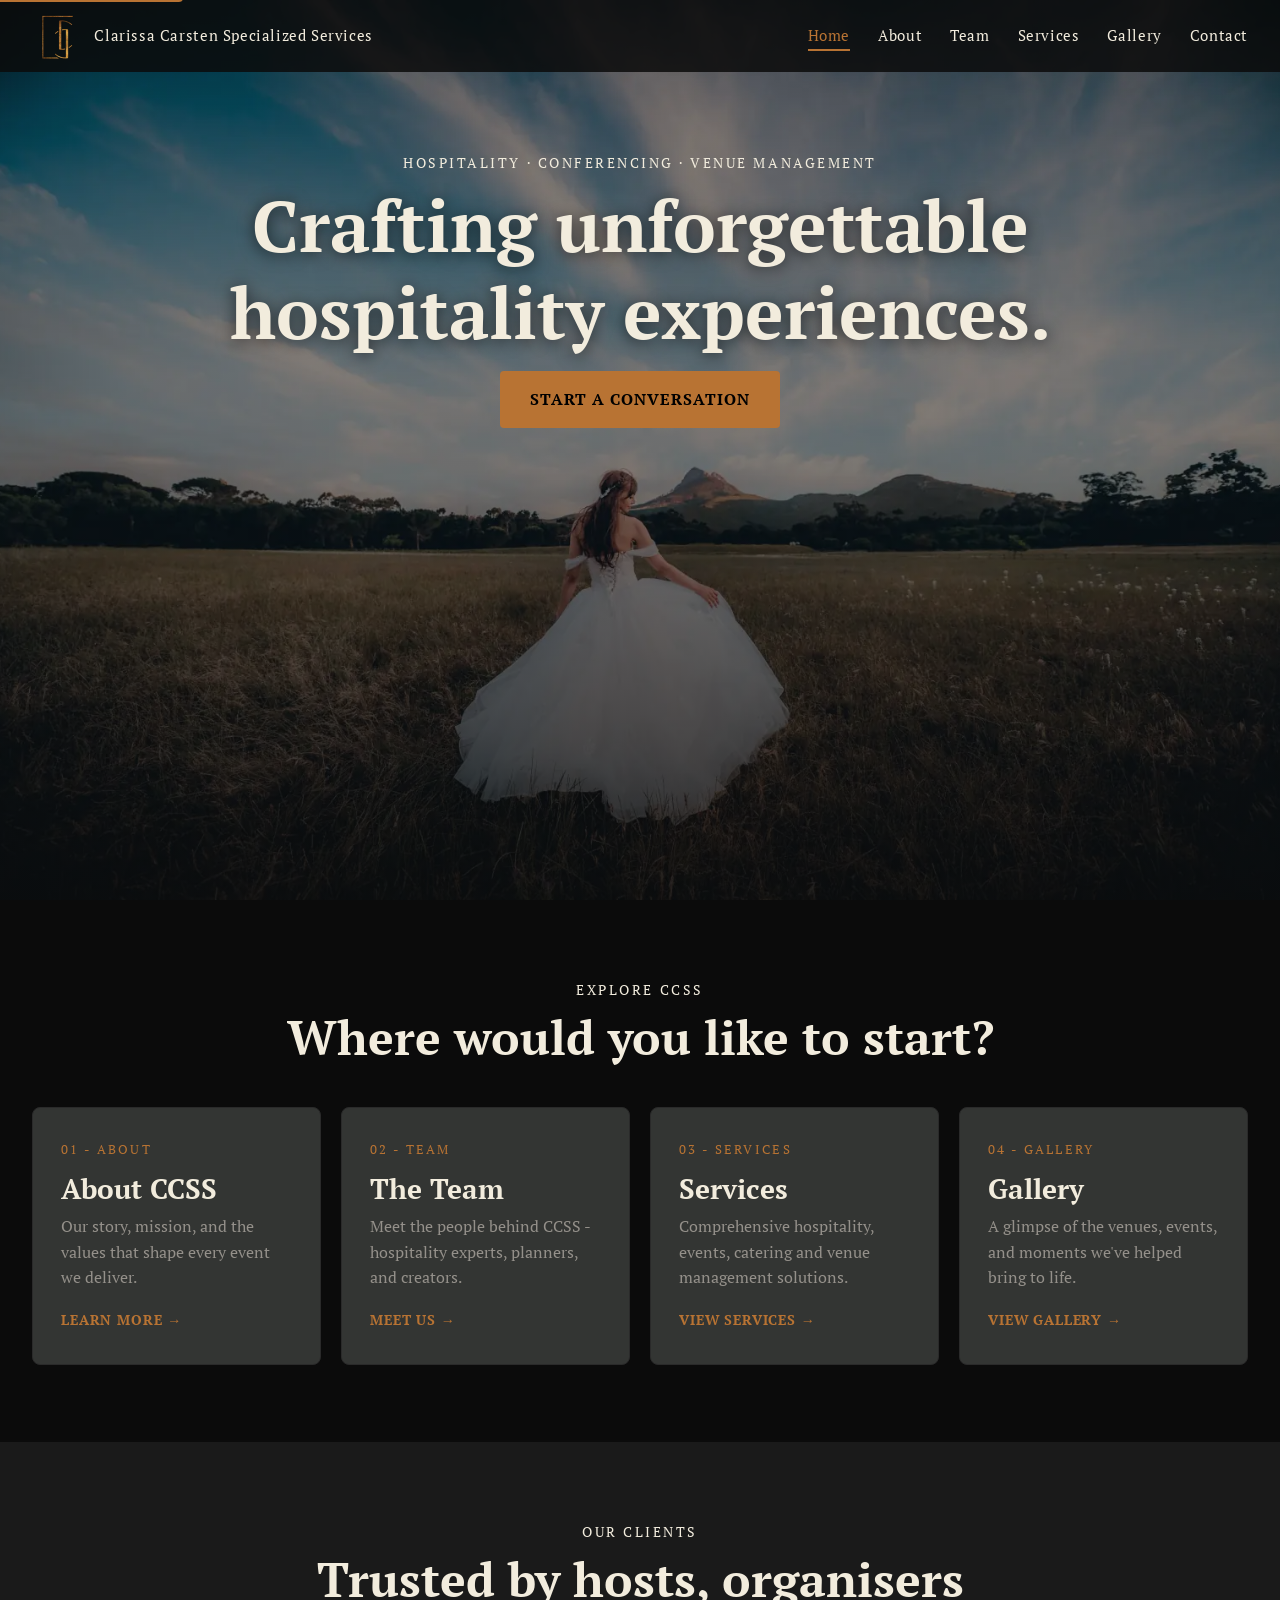
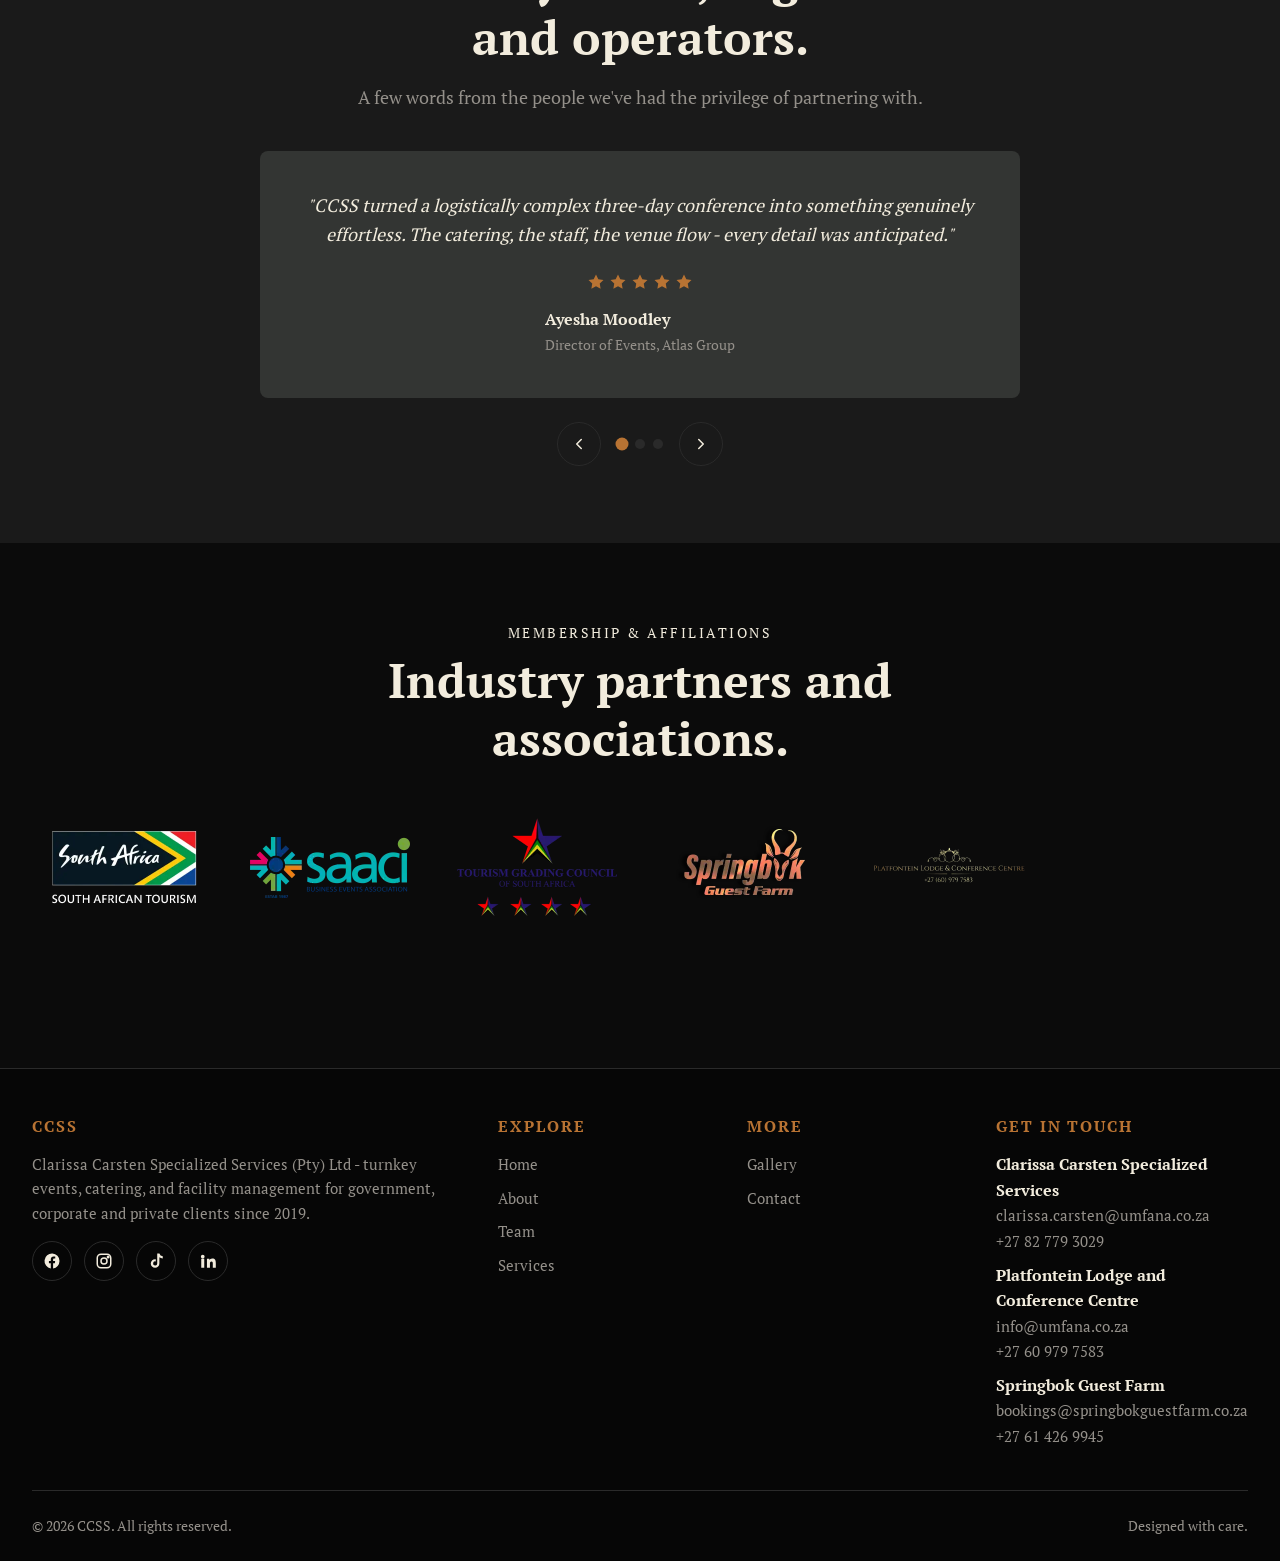
==== commit 11e7e9bd: "Replace 512px logo PNG with right-sized WebP and small favicon The navbar loaded a 512x512 102.9 KiB" ====
--- a/index.html
+++ b/index.html
@@ -6,8 +6,8 @@
   <meta name="theme-color" content="#0B0B0B">
 
   <!-- Favicon (shown next to the site name in Google search results) -->
-  <link rel="icon" type="image/png" href="images/ccss-logo.png">
-  <link rel="apple-touch-icon" href="images/ccss-logo.png">
+  <link rel="icon" type="image/png" href="images/ccss-logo-180.png">
+  <link rel="apple-touch-icon" href="images/ccss-logo-180.png">
 
   <title>CCSS - Hospitality, Conferencing & Venue Management</title>
   <meta name="description" content="CCSS delivers world-class hospitality management, conferencing, events, catering and venue operations. Discover our services and trusted partnerships.">
@@ -155,7 +155,7 @@
   <header class="navbar" role="banner">
     <div class="container navbar__inner">
       <a href="index.html" class="navbar__brand" aria-label="CCSS home">
-        <img class="navbar__brand-logo" src="images/ccss-logo.png" alt="" width="52" height="52">
+        <img class="navbar__brand-logo" src="images/ccss-logo.webp" alt="" width="52" height="52">
         <span class="navbar__brand-name">Clarissa Carsten Specialized Services</span>
       </a>
 
